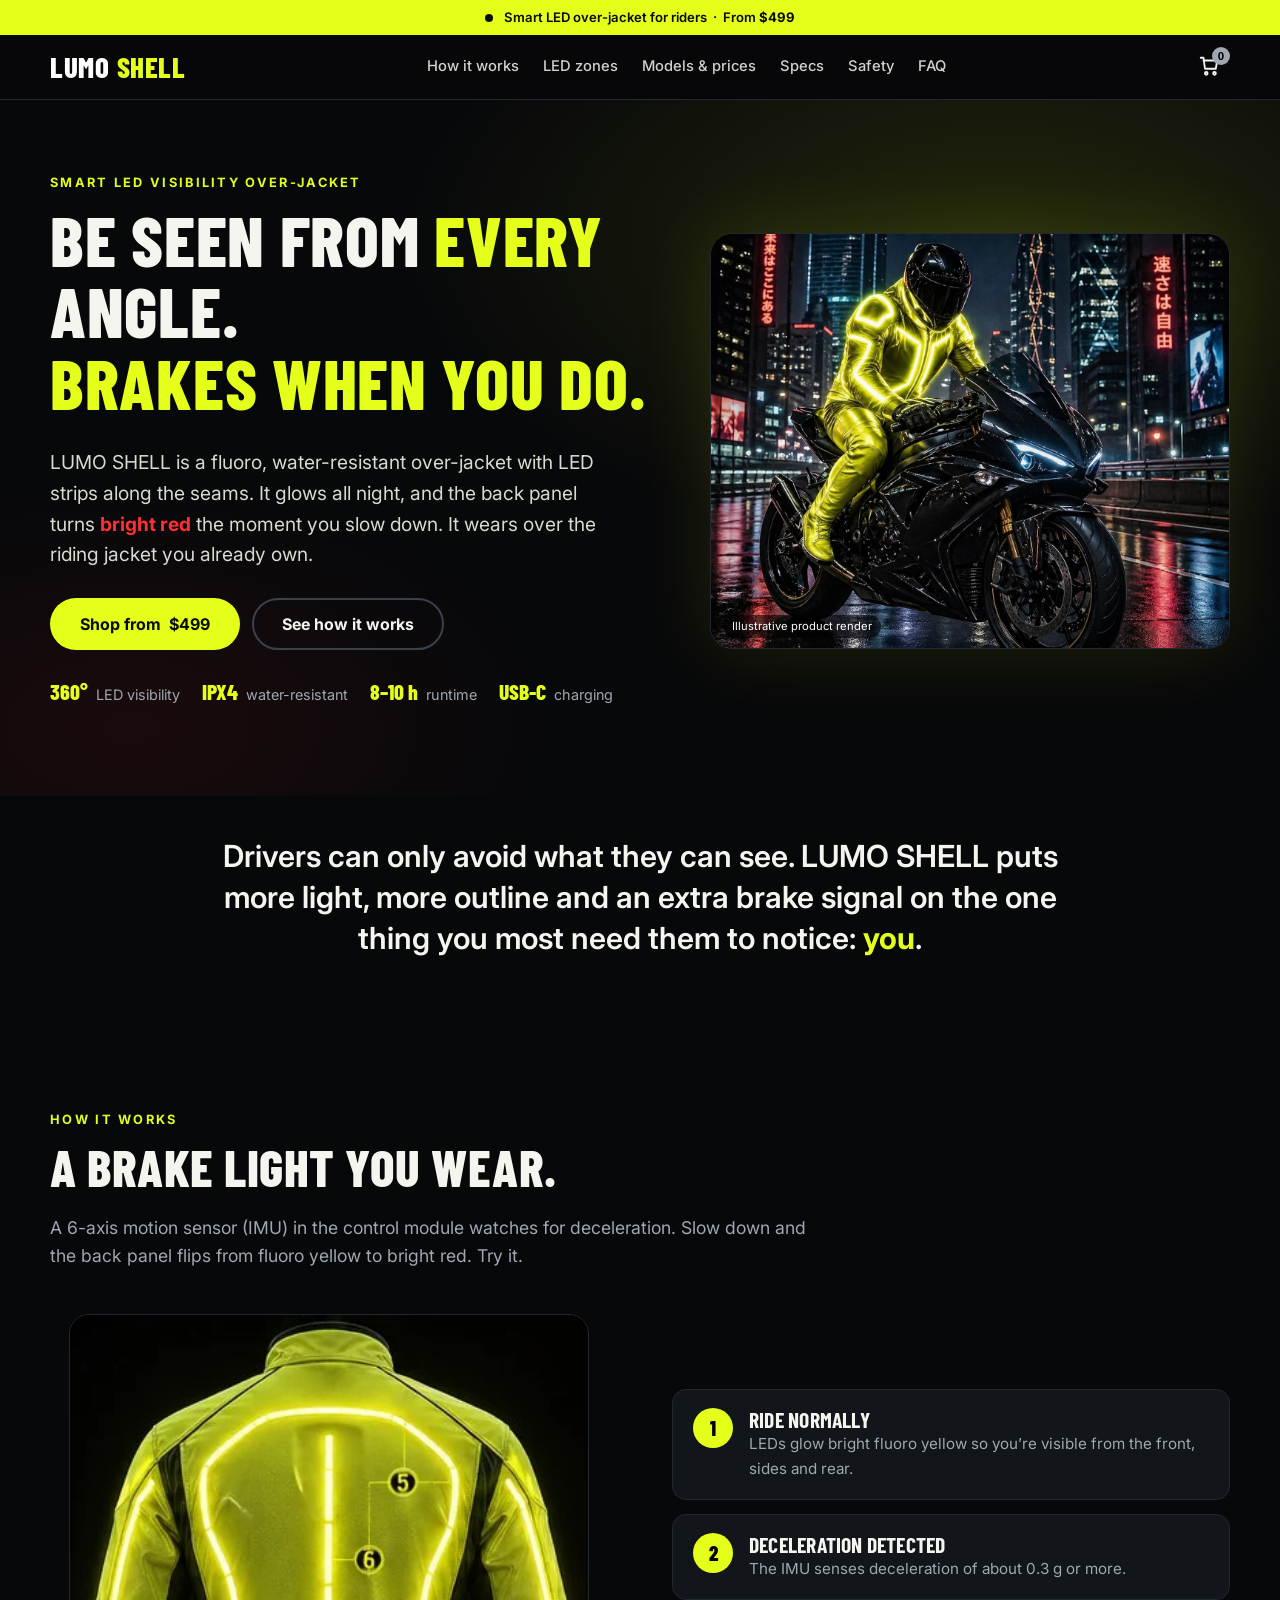
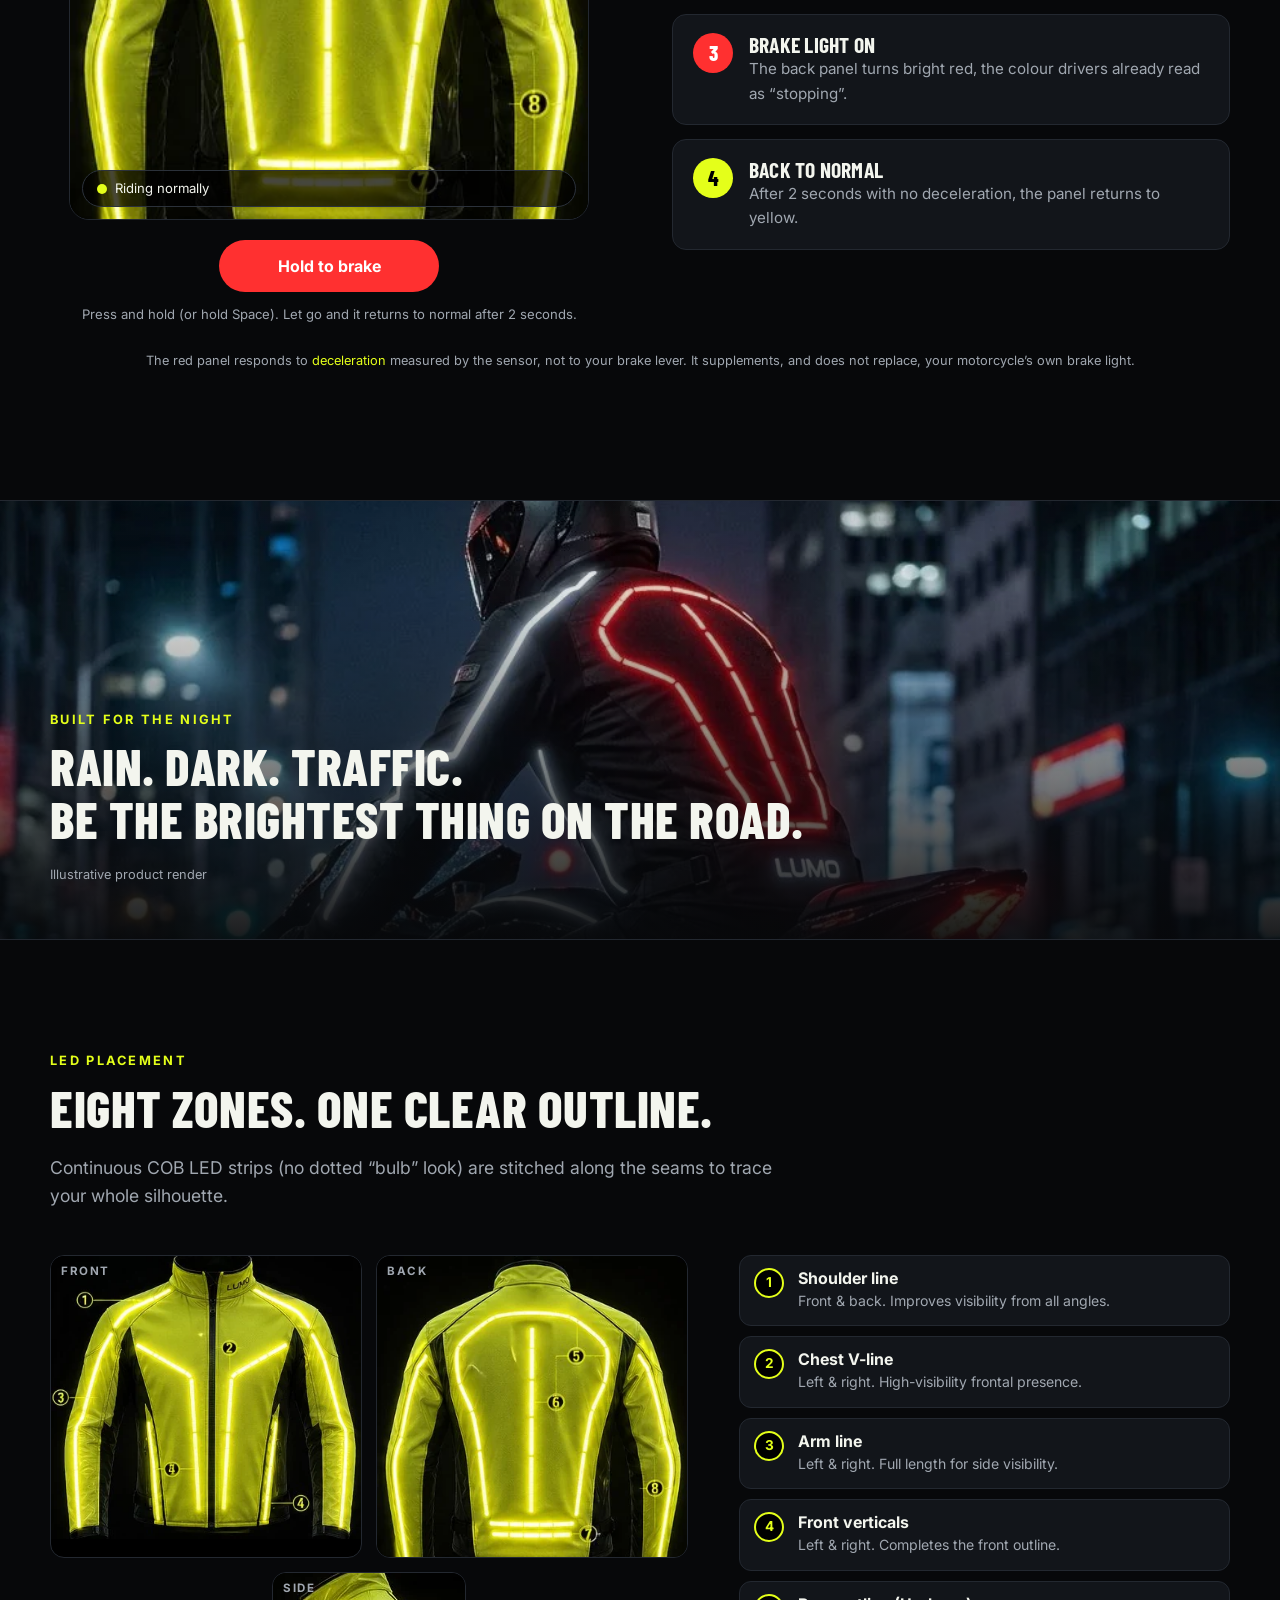
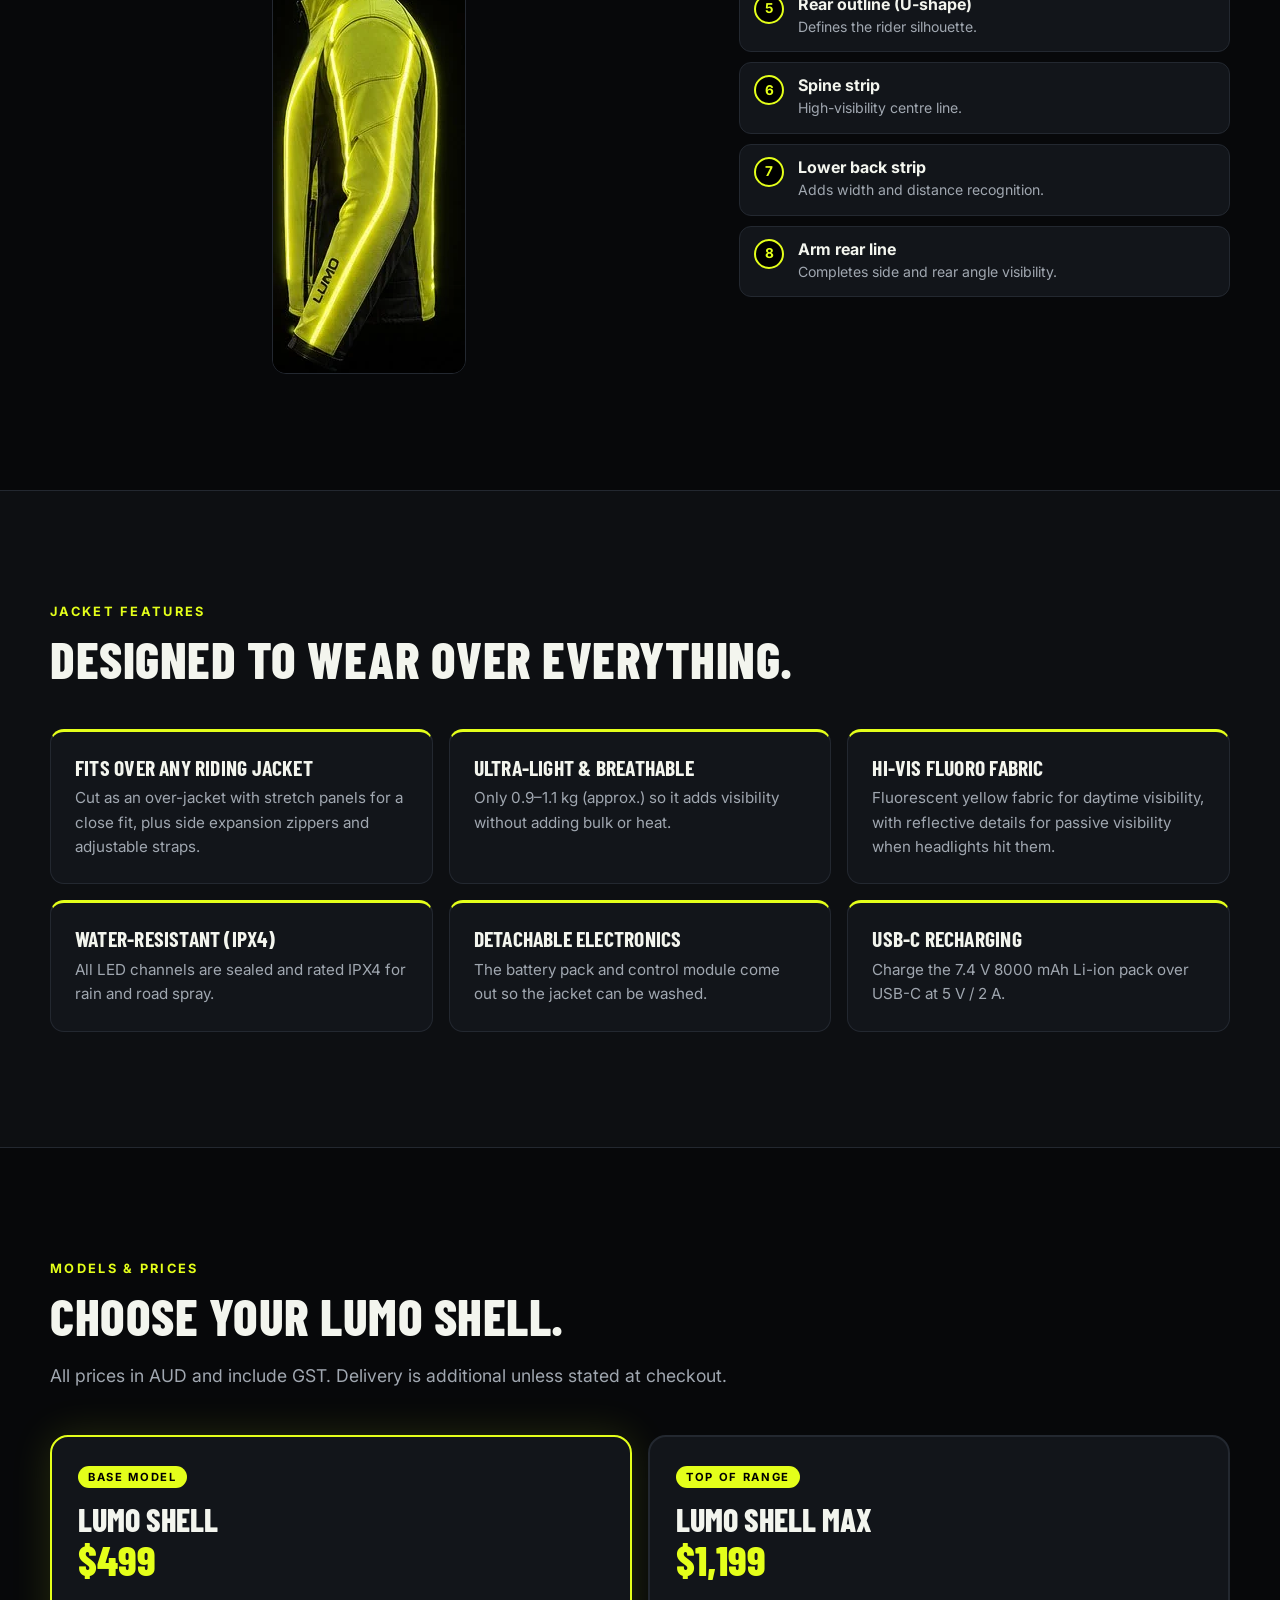
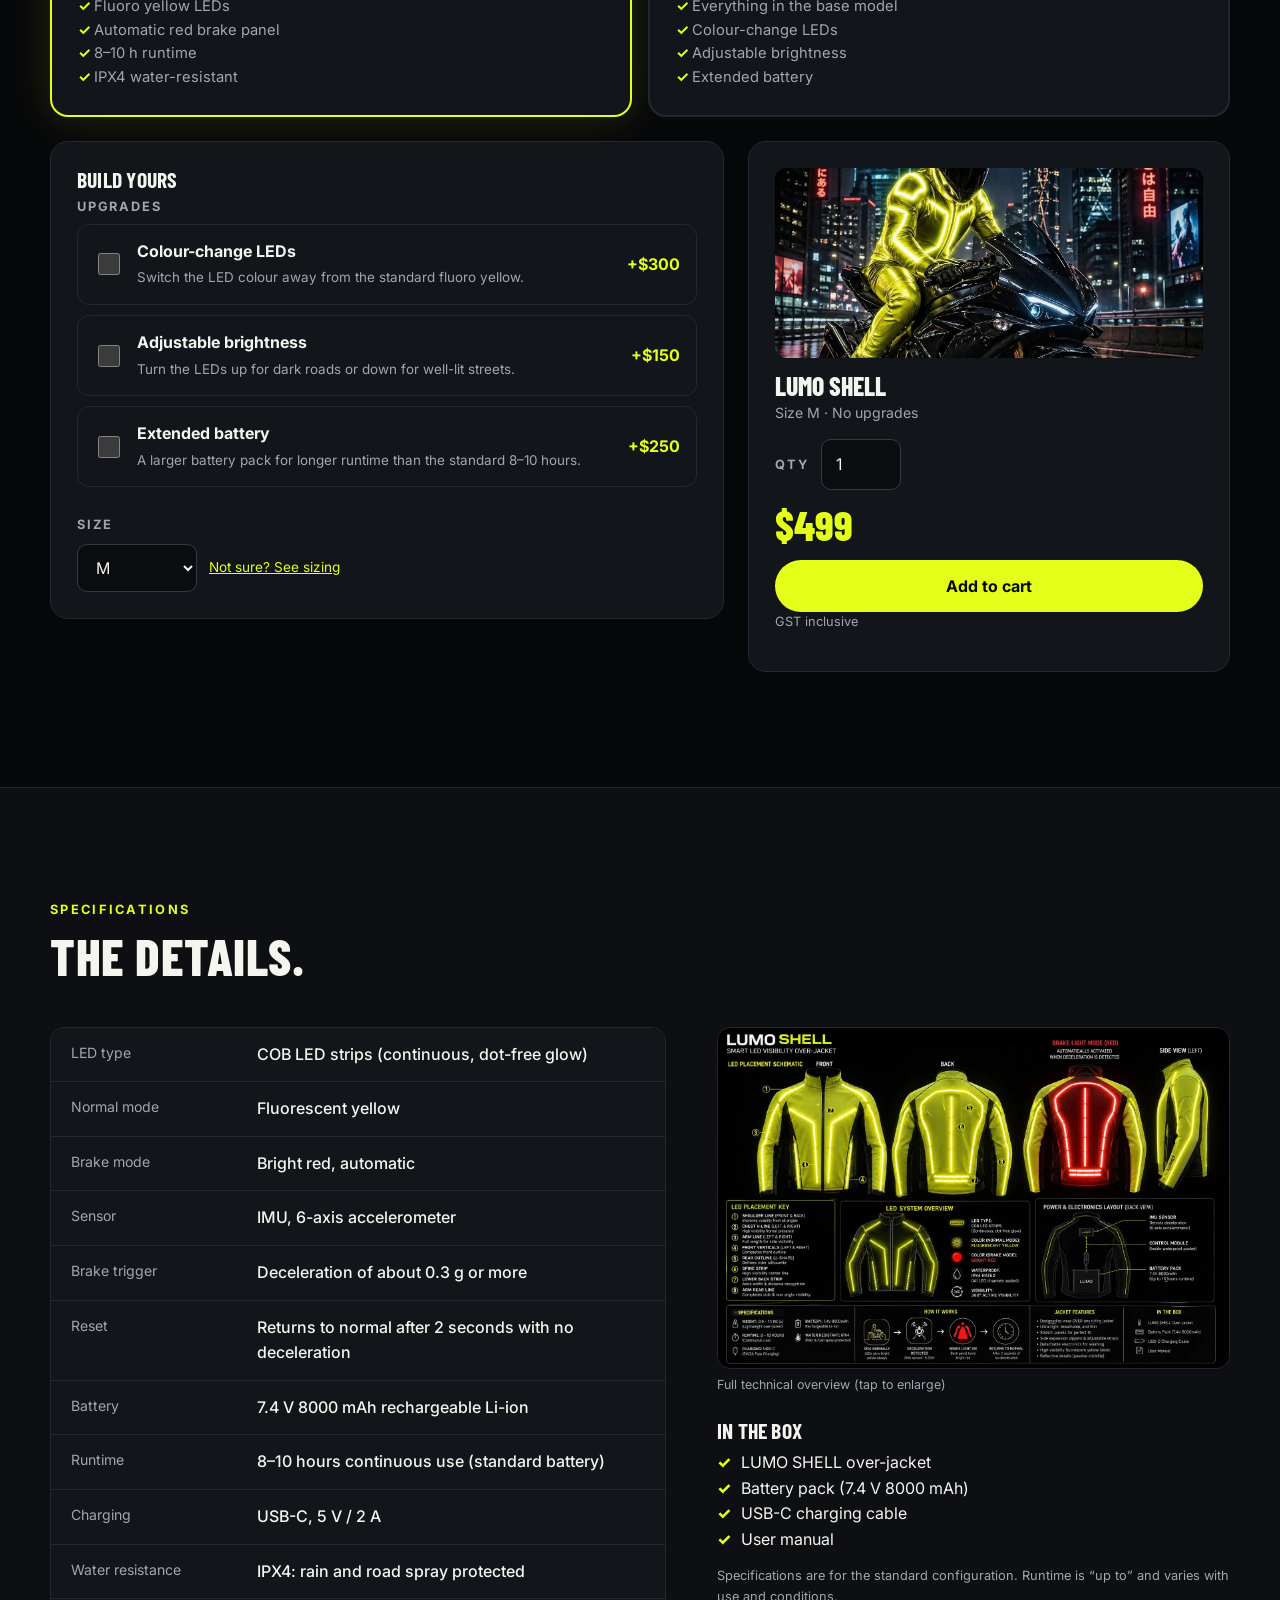
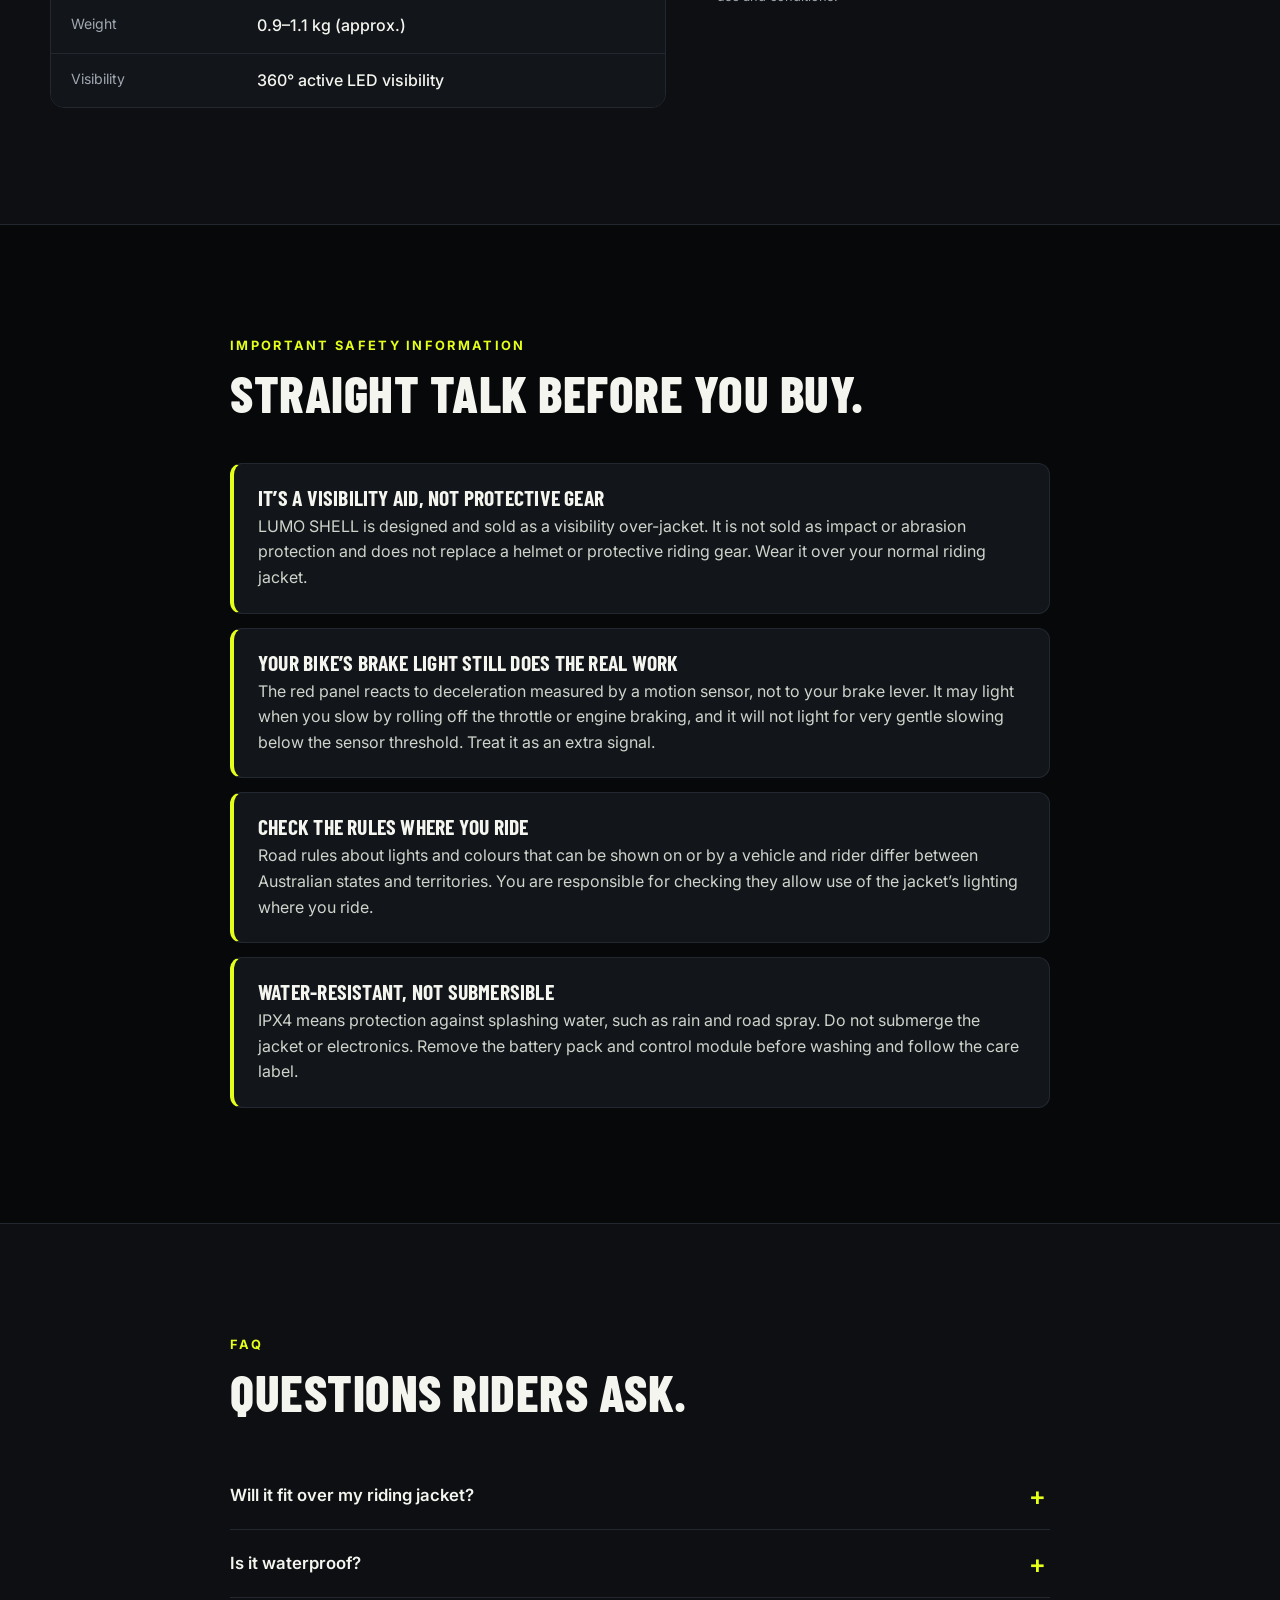
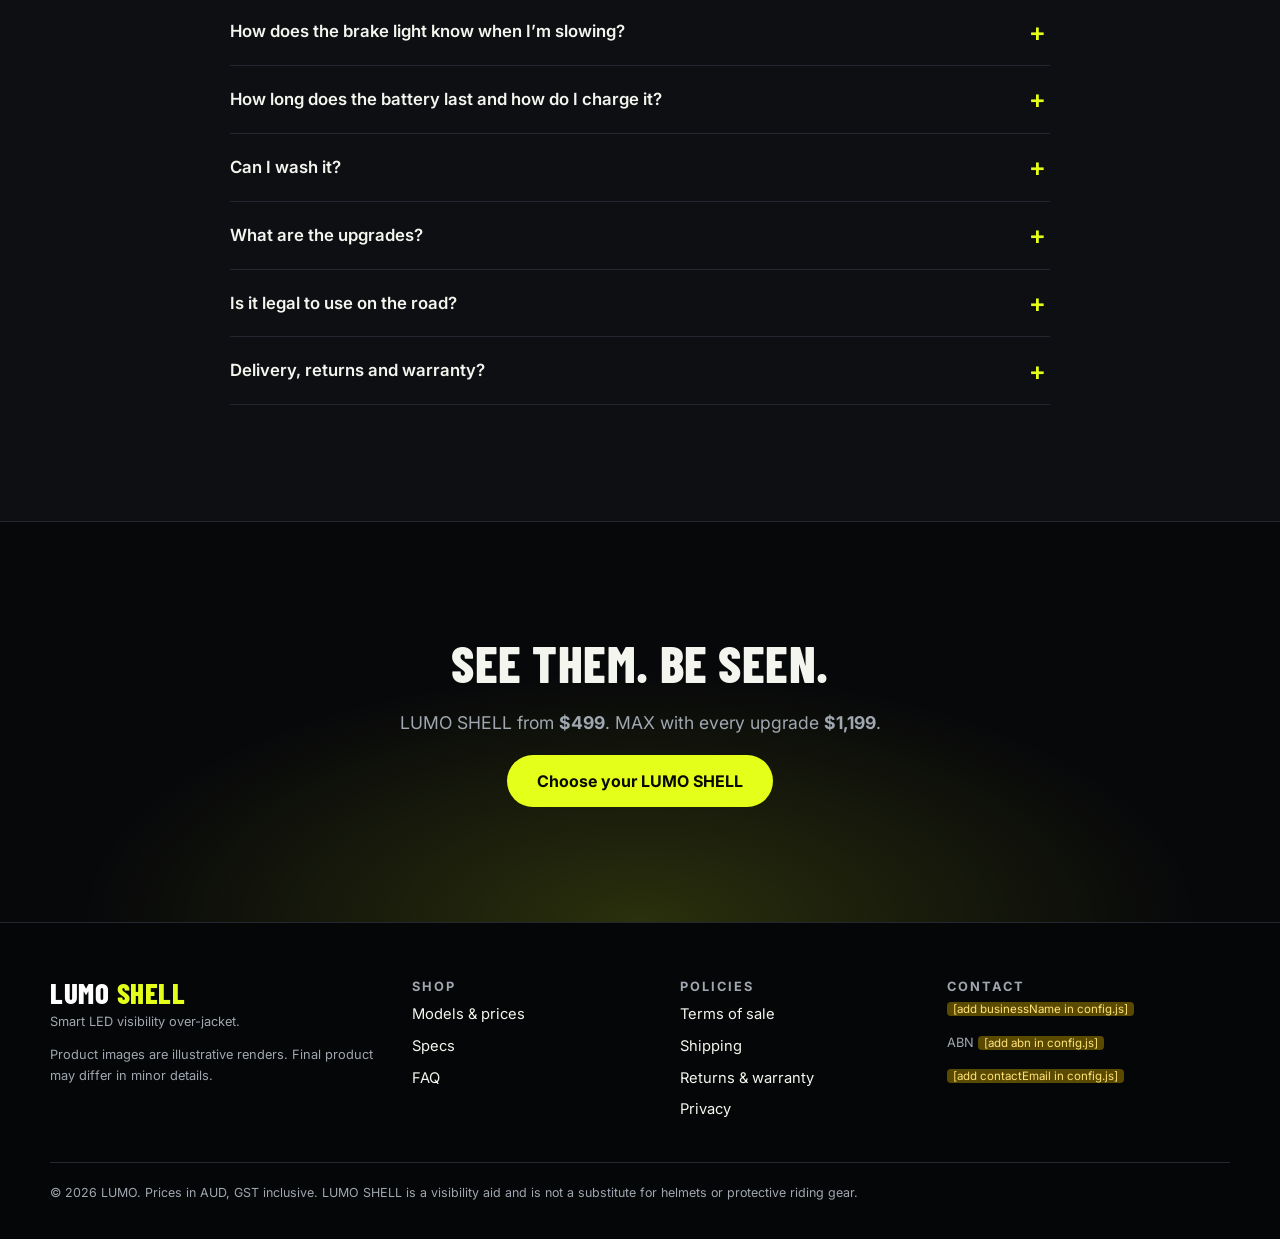
==== index.html @ 3ea58b58 "Add LUMO SHELL storefront website Static site with hero, interactive brake-light demo, LED zone guid" ====
<!doctype html>
<html lang="en-AU">
<head>
  <meta charset="utf-8">
  <meta name="viewport" content="width=device-width, initial-scale=1">
  <title>LUMO SHELL — Smart LED Visibility Over-Jacket for Riders</title>
  <meta name="description" content="LUMO SHELL is a fluoro, water-resistant LED over-jacket for motorcyclists. LEDs glow along the seams for night visibility and the back panel turns bright red when you slow down. From $499.">
  <meta name="theme-color" content="#07080a">
  <link rel="icon" href="data:image/svg+xml,%3Csvg xmlns='http://www.w3.org/2000/svg' viewBox='0 0 64 64'%3E%3Crect width='64' height='64' rx='14' fill='%2307080a'/%3E%3Cpath d='M20 12v32h24' fill='none' stroke='%23e4ff1a' stroke-width='9' stroke-linecap='square'/%3E%3C/svg%3E">
  <meta property="og:type" content="product">
  <meta property="og:title" content="LUMO SHELL — Smart LED Visibility Over-Jacket">
  <meta property="og:description" content="Fluoro LED over-jacket that glows along the seams and turns bright red when you brake. From $499.">
  <meta property="og:image" content="assets/img/hero-rider.webp">
  <meta name="twitter:card" content="summary_large_image">

  <link rel="preconnect" href="https://fonts.googleapis.com">
  <link rel="preconnect" href="https://fonts.gstatic.com" crossorigin>
  <link href="https://fonts.googleapis.com/css2?family=Barlow+Condensed:wght@600;700;800&family=Inter:wght@400;500;600;700&display=swap" rel="stylesheet">
  <link rel="stylesheet" href="assets/css/style.css">

  <script type="application/ld+json">
  {
    "@context": "https://schema.org",
    "@type": "Product",
    "name": "LUMO SHELL Smart LED Visibility Over-Jacket",
    "description": "Fluoro yellow, water-resistant (IPX4) over-jacket with COB LED strips along the seams. A motion sensor turns the back panel bright red when deceleration is detected.",
    "brand": { "@type": "Brand", "name": "LUMO" },
    "image": "assets/img/hero-rider.webp",
    "offers": {
      "@type": "AggregateOffer",
      "priceCurrency": "AUD",
      "lowPrice": "499",
      "highPrice": "1199",
      "offerCount": "2"
    }
  }
  </script>
</head>
<body>

<a class="skip" href="#main">Skip to content</a>

<div class="announce" role="note">
  <span class="dot-live" aria-hidden="true"></span>
  Smart LED over-jacket for riders &nbsp;·&nbsp; From <strong data-price="base"></strong>
</div>

<header class="site-header" id="top">
  <div class="wrap bar">
    <a class="logo" href="#top" aria-label="LUMO SHELL home">LUMO<span>SHELL</span></a>
    <nav class="nav" id="nav" aria-label="Main">
      <a href="#how">How it works</a>
      <a href="#zones">LED zones</a>
      <a href="#models">Models &amp; prices</a>
      <a href="#specs">Specs</a>
      <a href="#safety">Safety</a>
      <a href="#faq">FAQ</a>
    </nav>
    <div class="bar-actions">
      <button class="cart-btn" id="openCart" aria-label="Open cart">
        <svg width="22" height="22" viewBox="0 0 24 24" fill="none" stroke="currentColor" stroke-width="2" stroke-linecap="round" stroke-linejoin="round" aria-hidden="true"><path d="M6 6h15l-1.6 9H7.6L6 3H3"/><circle cx="9" cy="20" r="1.5"/><circle cx="18" cy="20" r="1.5"/></svg>
        <span class="cart-count" id="cartCount" aria-live="polite">0</span>
      </button>
      <button class="menu-btn" id="menuBtn" aria-label="Menu" aria-expanded="false" aria-controls="nav">
        <span></span><span></span><span></span>
      </button>
    </div>
  </div>
</header>

<main id="main">

  <!-- HERO ------------------------------------------------------------- -->
  <section class="hero">
    <div class="wrap hero-grid">
      <div class="hero-copy">
        <p class="eyebrow">Smart LED visibility over-jacket</p>
        <h1>Be seen from <em>every</em> angle.<br><span class="hl">Brakes when you do.</span></h1>
        <p class="lead">LUMO SHELL is a fluoro, water-resistant over-jacket with LED strips along the seams. It glows all night, and the back panel turns <strong class="red">bright red</strong> the moment you slow down. It wears over the riding jacket you already own.</p>
        <div class="cta-row">
          <a class="btn btn-primary" href="#models">Shop from <span data-price="base"></span></a>
          <a class="btn btn-ghost" href="#how">See how it works</a>
        </div>
        <ul class="hero-points">
          <li><b>360°</b> LED visibility</li>
          <li><b>IPX4</b> water-resistant</li>
          <li><b>8–10 h</b> runtime</li>
          <li><b>USB-C</b> charging</li>
        </ul>
      </div>
      <figure class="hero-media">
        <img src="assets/img/hero-rider.webp" width="1400" height="1120" alt="Rider on a black sportsbike at night wearing a glowing fluoro yellow LUMO SHELL jacket with LED strips along the shoulders, chest and sleeves" fetchpriority="high">
        <figcaption>Illustrative product render</figcaption>
      </figure>
    </div>
  </section>

  <!-- PROBLEM / PROMISE ------------------------------------------------ -->
  <section class="section tight">
    <div class="wrap statement">
      <p>Drivers can only avoid what they can see. LUMO SHELL puts more light, more outline and an extra brake signal on the one thing you most need them to notice: <strong>you</strong>.</p>
    </div>
  </section>

  <!-- HOW IT WORKS / BRAKE DEMO --------------------------------------- -->
  <section class="section" id="how">
    <div class="wrap">
      <header class="section-head">
        <p class="eyebrow">How it works</p>
        <h2>A brake light you wear.</h2>
        <p class="sub">A 6-axis motion sensor (IMU) in the control module watches for deceleration. Slow down and the back panel flips from fluoro yellow to bright red. Try it.</p>
      </header>

      <div class="how-grid">
        <div class="demo" id="demo">
          <div class="demo-stage" id="demoStage">
            <img class="layer base" src="assets/img/jacket-back.webp" width="380" height="370" alt="LUMO SHELL jacket back with fluoro yellow LEDs in normal riding mode">
            <img class="layer brake" src="assets/img/jacket-brake.webp" width="380" height="370" alt="LUMO SHELL jacket back with the LED panel glowing bright red in brake mode">
            <div class="demo-status" id="demoStatus" aria-live="polite"><span class="dot"></span><span id="demoText">Riding normally</span></div>
          </div>
          <button class="btn btn-brake" id="brakeBtn" type="button">Hold to brake</button>
          <p class="demo-hint">Press and hold (or hold Space). Let go and it returns to normal after 2 seconds.</p>
        </div>

        <ol class="steps">
          <li>
            <span class="n">1</span>
            <div><h3>Ride normally</h3><p>LEDs glow bright fluoro yellow so you’re visible from the front, sides and rear.</p></div>
          </li>
          <li>
            <span class="n">2</span>
            <div><h3>Deceleration detected</h3><p>The IMU senses deceleration of about 0.3 g or more.</p></div>
          </li>
          <li>
            <span class="n">3</span>
            <div><h3>Brake light on</h3><p>The back panel turns bright red, the colour drivers already read as “stopping”.</p></div>
          </li>
          <li>
            <span class="n">4</span>
            <div><h3>Back to normal</h3><p>After 2 seconds with no deceleration, the panel returns to yellow.</p></div>
          </li>
        </ol>
      </div>
      <p class="fineprint center">The red panel responds to <em>deceleration</em> measured by the sensor, not to your brake lever. It supplements, and does not replace, your motorcycle’s own brake light.</p>
    </div>
  </section>

  <!-- NIGHT RIDE BAND -------------------------------------------------- -->
  <section class="band">
    <img src="assets/img/night-ride.webp" width="1024" height="600" loading="lazy" alt="Rider seen from behind on a wet city street at night, a lit LUMO SHELL jacket glowing along the arm with a red LED panel across the back">
    <div class="band-copy wrap">
      <p class="eyebrow">Built for the night</p>
      <h2>Rain. Dark. Traffic.<br>Be the brightest thing on the road.</h2>
      <p class="fineprint">Illustrative product render</p>
    </div>
  </section>

  <!-- LED ZONES -------------------------------------------------------- -->
  <section class="section" id="zones">
    <div class="wrap">
      <header class="section-head">
        <p class="eyebrow">LED placement</p>
        <h2>Eight zones. One clear outline.</h2>
        <p class="sub">Continuous COB LED strips (no dotted “bulb” look) are stitched along the seams to trace your whole silhouette.</p>
      </header>
      <div class="zones-grid">
        <div class="zone-imgs">
          <figure><img src="assets/img/jacket-front.webp" width="415" height="380" loading="lazy" alt="Front of the LUMO SHELL with numbered LED zones 1 to 4"><figcaption>Front</figcaption></figure>
          <figure><img src="assets/img/jacket-back.webp" width="380" height="370" loading="lazy" alt="Back of the LUMO SHELL with numbered LED zones 5 to 8"><figcaption>Back</figcaption></figure>
          <figure class="side"><img src="assets/img/jacket-side.webp" width="192" height="400" loading="lazy" alt="Left side of the LUMO SHELL showing the full-length arm LED line"><figcaption>Side</figcaption></figure>
        </div>
        <ol class="zone-key">
          <li><b>1</b><div><strong>Shoulder line</strong><span>Front &amp; back. Improves visibility from all angles.</span></div></li>
          <li><b>2</b><div><strong>Chest V-line</strong><span>Left &amp; right. High-visibility frontal presence.</span></div></li>
          <li><b>3</b><div><strong>Arm line</strong><span>Left &amp; right. Full length for side visibility.</span></div></li>
          <li><b>4</b><div><strong>Front verticals</strong><span>Left &amp; right. Completes the front outline.</span></div></li>
          <li><b>5</b><div><strong>Rear outline (U-shape)</strong><span>Defines the rider silhouette.</span></div></li>
          <li><b>6</b><div><strong>Spine strip</strong><span>High-visibility centre line.</span></div></li>
          <li><b>7</b><div><strong>Lower back strip</strong><span>Adds width and distance recognition.</span></div></li>
          <li><b>8</b><div><strong>Arm rear line</strong><span>Completes side and rear angle visibility.</span></div></li>
        </ol>
      </div>
    </div>
  </section>

  <!-- FEATURES --------------------------------------------------------- -->
  <section class="section alt">
    <div class="wrap">
      <header class="section-head">
        <p class="eyebrow">Jacket features</p>
        <h2>Designed to wear over everything.</h2>
      </header>
      <div class="feature-grid">
        <article><h3>Fits over any riding jacket</h3><p>Cut as an over-jacket with stretch panels for a close fit, plus side expansion zippers and adjustable straps.</p></article>
        <article><h3>Ultra-light &amp; breathable</h3><p>Only 0.9–1.1 kg (approx.) so it adds visibility without adding bulk or heat.</p></article>
        <article><h3>Hi-vis fluoro fabric</h3><p>Fluorescent yellow fabric for daytime visibility, with reflective details for passive visibility when headlights hit them.</p></article>
        <article><h3>Water-resistant (IPX4)</h3><p>All LED channels are sealed and rated IPX4 for rain and road spray.</p></article>
        <article><h3>Detachable electronics</h3><p>The battery pack and control module come out so the jacket can be washed.</p></article>
        <article><h3>USB-C recharging</h3><p>Charge the 7.4 V 8000 mAh Li-ion pack over USB-C at 5 V / 2 A.</p></article>
      </div>
    </div>
  </section>

  <!-- MODELS / CONFIGURATOR ------------------------------------------- -->
  <section class="section" id="models">
    <div class="wrap">
      <header class="section-head">
        <p class="eyebrow">Models &amp; prices</p>
        <h2>Choose your LUMO SHELL.</h2>
        <p class="sub" id="priceNote">All prices in AUD.</p>
      </header>

      <div class="models">
        <div class="preset-row" role="radiogroup" aria-label="Choose a model">
          <button class="preset" type="button" role="radio" data-preset="base" aria-checked="true">
            <span class="preset-tag">Base model</span>
            <strong>LUMO SHELL</strong>
            <span class="preset-price" data-price="base"></span>
            <ul><li>Fluoro yellow LEDs</li><li>Automatic red brake panel</li><li>8–10 h runtime</li><li>IPX4 water-resistant</li></ul>
          </button>
          <button class="preset max" type="button" role="radio" data-preset="max" aria-checked="false">
            <span class="preset-tag">Top of range</span>
            <strong>LUMO SHELL MAX</strong>
            <span class="preset-price" data-price="max"></span>
            <ul><li>Everything in the base model</li><li>Colour-change LEDs</li><li>Adjustable brightness</li><li>Extended battery</li></ul>
          </button>
        </div>

        <div class="config">
          <div class="config-main">
            <h3>Build yours</h3>
            <fieldset class="upgrades">
              <legend>Upgrades</legend>
              <div id="upgradeList"></div>
            </fieldset>
            <div class="field">
              <label for="size">Size</label>
              <select id="size"></select>
              <a class="small-link" href="#faq">Not sure? See sizing</a>
            </div>
          </div>
          <aside class="config-summary" aria-live="polite">
            <img class="cs-img" src="assets/img/hero-rider.webp" width="1400" height="1120" loading="lazy" alt="Rider wearing the glowing LUMO SHELL jacket">
            <p class="cs-name" id="csName">LUMO SHELL</p>
            <p class="cs-meta" id="csMeta">Size M · No upgrades</p>
            <div class="cs-qty">
              <label for="qty">Qty</label>
              <input id="qty" type="number" min="1" max="10" value="1" inputmode="numeric">
            </div>
            <p class="cs-price" id="csPrice"></p>
            <button class="btn btn-primary block" id="addToCart" type="button">Add to cart</button>
            <p class="fineprint" id="csFine"></p>
          </aside>
        </div>
      </div>
    </div>
  </section>

  <!-- SPECS ------------------------------------------------------------ -->
  <section class="section alt" id="specs">
    <div class="wrap">
      <header class="section-head">
        <p class="eyebrow">Specifications</p>
        <h2>The details.</h2>
      </header>
      <div class="specs-grid">
        <dl class="specs">
          <div><dt>LED type</dt><dd>COB LED strips (continuous, dot-free glow)</dd></div>
          <div><dt>Normal mode</dt><dd>Fluorescent yellow</dd></div>
          <div><dt>Brake mode</dt><dd>Bright red, automatic</dd></div>
          <div><dt>Sensor</dt><dd>IMU, 6-axis accelerometer</dd></div>
          <div><dt>Brake trigger</dt><dd>Deceleration of about 0.3 g or more</dd></div>
          <div><dt>Reset</dt><dd>Returns to normal after 2 seconds with no deceleration</dd></div>
          <div><dt>Battery</dt><dd>7.4 V 8000 mAh rechargeable Li-ion</dd></div>
          <div><dt>Runtime</dt><dd>8–10 hours continuous use (standard battery)</dd></div>
          <div><dt>Charging</dt><dd>USB-C, 5 V / 2 A</dd></div>
          <div><dt>Water resistance</dt><dd>IPX4: rain and road spray protected</dd></div>
          <div><dt>Weight</dt><dd>0.9–1.1 kg (approx.)</dd></div>
          <div><dt>Visibility</dt><dd>360° active LED visibility</dd></div>
        </dl>
        <div class="specs-side">
          <figure class="electronics">
            <a href="assets/img/lumo-infographic.webp" target="_blank" rel="noopener"><img src="assets/img/lumo-infographic.webp" width="1536" height="1024" loading="lazy" alt="LUMO SHELL technical overview: LED placement, system overview, power and electronics layout, how it works, features and what is in the box"></a>
            <figcaption>Full technical overview (tap to enlarge)</figcaption>
          </figure>
          <h3>In the box</h3>
          <ul class="tick">
            <li>LUMO SHELL over-jacket</li>
            <li>Battery pack (7.4 V 8000 mAh)</li>
            <li>USB-C charging cable</li>
            <li>User manual</li>
          </ul>
          <p class="fineprint">Specifications are for the standard configuration. Runtime is “up to” and varies with use and conditions.</p>
        </div>
      </div>
    </div>
  </section>

  <!-- SAFETY ----------------------------------------------------------- -->
  <section class="section" id="safety">
    <div class="wrap narrow">
      <header class="section-head">
        <p class="eyebrow">Important safety information</p>
        <h2>Straight talk before you buy.</h2>
      </header>
      <div class="safety">
        <article>
          <h3>It’s a visibility aid, not protective gear</h3>
          <p>LUMO SHELL is designed and sold as a visibility over-jacket. It is not sold as impact or abrasion protection and does not replace a helmet or protective riding gear. Wear it over your normal riding jacket.</p>
        </article>
        <article>
          <h3>Your bike’s brake light still does the real work</h3>
          <p>The red panel reacts to deceleration measured by a motion sensor, not to your brake lever. It may light when you slow by rolling off the throttle or engine braking, and it will not light for very gentle slowing below the sensor threshold. Treat it as an extra signal.</p>
        </article>
        <article>
          <h3>Check the rules where you ride</h3>
          <p>Road rules about lights and colours that can be shown on or by a vehicle and rider differ between Australian states and territories. You are responsible for checking they allow use of the jacket’s lighting where you ride.</p>
        </article>
        <article>
          <h3>Water-resistant, not submersible</h3>
          <p>IPX4 means protection against splashing water, such as rain and road spray. Do not submerge the jacket or electronics. Remove the battery pack and control module before washing and follow the care label.</p>
        </article>
      </div>
    </div>
  </section>

  <!-- FAQ -------------------------------------------------------------- -->
  <section class="section alt" id="faq">
    <div class="wrap narrow">
      <header class="section-head">
        <p class="eyebrow">FAQ</p>
        <h2>Questions riders ask.</h2>
      </header>
      <div class="faq">
        <details><summary>Will it fit over my riding jacket?</summary>
          <p>Yes. LUMO SHELL is designed to be worn <em>over</em> any riding jacket, with stretch panels, side expansion zippers and adjustable straps. If you are between sizes or wear bulky armour, size up. Contact us if you would like help choosing.</p></details>
        <details><summary>Is it waterproof?</summary>
          <p>It is water-resistant to IPX4, which covers rain and road spray, with all LED channels sealed. It is not designed to be submerged.</p></details>
        <details><summary>How does the brake light know when I’m slowing?</summary>
          <p>A 6-axis accelerometer (IMU) in the control module senses deceleration. When it detects roughly 0.3 g or more, the back panel turns bright red. After 2 seconds with no deceleration it returns to normal.</p></details>
        <details><summary>How long does the battery last and how do I charge it?</summary>
          <p>The standard 7.4 V 8000 mAh pack runs up to 8–10 hours of continuous use and charges over USB-C (5 V / 2 A). The Extended battery upgrade gives longer runtime than the standard pack.</p></details>
        <details><summary>Can I wash it?</summary>
          <p>Yes. The battery pack and control module detach. Remove them before washing and follow the care label.</p></details>
        <details><summary>What are the upgrades?</summary>
          <p>Colour-change LEDs, adjustable brightness and an extended battery. Add any combination to the base model, or choose LUMO SHELL MAX, which includes all three.</p></details>
        <details><summary>Is it legal to use on the road?</summary>
          <p>LUMO SHELL is worn clothing, but rules about lighting and colours differ between states and territories and we cannot give you legal advice. Please check the rules where you ride. See “Important safety information” above.</p></details>
        <details><summary>Delivery, returns and warranty?</summary>
          <p><span data-cfg="shippingInfo"></span> See our <a href="policies.html#shipping">Shipping</a> and <a href="policies.html#returns">Returns &amp; warranty</a> information. Our goods come with guarantees that cannot be excluded under the Australian Consumer Law.</p></details>
      </div>
    </div>
  </section>

  <!-- FINAL CTA -------------------------------------------------------- -->
  <section class="section cta-final">
    <div class="wrap center">
      <h2>See them. Be seen.</h2>
      <p class="sub">LUMO SHELL from <strong data-price="base"></strong>. MAX with every upgrade <strong data-price="max"></strong>.</p>
      <a class="btn btn-primary" href="#models">Choose your LUMO SHELL</a>
    </div>
  </section>

</main>

<footer class="site-footer">
  <div class="wrap foot-grid">
    <div>
      <a class="logo" href="#top">LUMO<span>SHELL</span></a>
      <p class="fineprint">Smart LED visibility over-jacket.</p>
      <p class="fineprint">Product images are illustrative renders. Final product may differ in minor details.</p>
    </div>
    <div>
      <h4>Shop</h4>
      <a href="#models">Models &amp; prices</a>
      <a href="#specs">Specs</a>
      <a href="#faq">FAQ</a>
    </div>
    <div>
      <h4>Policies</h4>
      <a href="policies.html#terms">Terms of sale</a>
      <a href="policies.html#shipping">Shipping</a>
      <a href="policies.html#returns">Returns &amp; warranty</a>
      <a href="policies.html#privacy">Privacy</a>
    </div>
    <div>
      <h4>Contact</h4>
      <p class="fineprint"><span data-cfg="businessName"></span></p>
      <p class="fineprint">ABN <span data-cfg="abn"></span></p>
      <p class="fineprint"><span data-cfg="contactEmail"></span></p>
    </div>
  </div>
  <div class="wrap legal">
    <p>© <span id="yr"></span> LUMO. Prices in AUD<span id="gstNote"></span>. LUMO SHELL is a visibility aid and is not a substitute for helmets or protective riding gear.</p>
  </div>
</footer>

<!-- CART DRAWER -------------------------------------------------------- -->
<div class="scrim" id="scrim" hidden></div>
<aside class="drawer" id="drawer" aria-label="Shopping cart" aria-hidden="true" tabindex="-1">
  <div class="drawer-head">
    <h2>Your cart</h2>
    <button class="icon-btn" id="closeCart" aria-label="Close cart">✕</button>
  </div>
  <div class="drawer-body" id="cartBody"></div>
  <div class="drawer-foot">
    <div class="row"><span>Subtotal</span><strong id="cartSubtotal">$0</strong></div>
    <p class="fineprint" id="cartNote"></p>
    <button class="btn btn-primary block" id="checkoutBtn" type="button" disabled>Checkout</button>
  </div>
</aside>

<!-- CHECKOUT DIALOG ---------------------------------------------------- -->
<dialog id="checkoutDlg" class="dlg">
  <form id="orderForm" method="dialog" novalidate>
    <div class="dlg-head">
      <h2>Complete your order</h2>
      <button class="icon-btn" type="button" id="closeDlg" aria-label="Close">✕</button>
    </div>
    <div class="dlg-body" id="dlgFormView">
      <p class="fineprint" id="dlgBlurb"></p>
      <div class="order-lines" id="orderLines"></div>
      <div class="grid2">
        <label>Full name<input name="name" autocomplete="name" required></label>
        <label>Email<input name="email" type="email" autocomplete="email" required></label>
        <label>Phone<input name="phone" type="tel" autocomplete="tel" required></label>
        <label>Country<input name="country" autocomplete="country-name" value="Australia" required></label>
      </div>
      <label>Street address<input name="address" autocomplete="address-line1" required></label>
      <div class="grid3">
        <label>Suburb<input name="suburb" autocomplete="address-level2" required></label>
        <label>State<select name="state" autocomplete="address-level1" required>
          <option value="">Select</option><option>NSW</option><option>VIC</option><option>QLD</option><option>WA</option><option>SA</option><option>TAS</option><option>ACT</option><option>NT</option></select></label>
        <label>Postcode<input name="postcode" autocomplete="postal-code" inputmode="numeric" required></label>
      </div>
      <label>Notes (optional)<textarea name="notes" rows="2"></textarea></label>
      <label class="check"><input type="checkbox" name="agree" required><span>I have read and agree to the <a href="policies.html#terms" target="_blank" rel="noopener">Terms of sale</a> and <a href="policies.html#privacy" target="_blank" rel="noopener">Privacy policy</a>, and understand LUMO SHELL is a visibility aid and not protective gear.</span></label>
      <p class="form-error" id="formError" role="alert" hidden></p>
    </div>
    <div class="dlg-body" id="dlgDoneView" hidden></div>
    <div class="dlg-foot" id="dlgFoot">
      <div class="row"><span>Total</span><strong id="dlgTotal"></strong></div>
      <button class="btn btn-primary block" id="submitOrder" type="submit">Submit order request</button>
    </div>
  </form>
</dialog>

<script src="assets/js/config.js"></script>
<script src="assets/js/app.js"></script>
</body>
</html>
---- assets/css/style.css ----
/* LUMO SHELL — dark, fluoro-yellow brand */
:root {
  --bg: #07080a;
  --bg-2: #0d0f12;
  --surface: #12151a;
  --line: #232830;
  --text: #f3f5ee;
  --muted: #a0a7b0;
  --fluoro: #e4ff1a;
  --fluoro-dim: #b9d000;
  --brake: #ff3030;
  --radius: 14px;
  --wrap: 1180px;
  --display: 'Barlow Condensed', 'Arial Narrow', Impact, sans-serif;
  --body: 'Inter', system-ui, -apple-system, 'Segoe UI', Roboto, sans-serif;
  color-scheme: dark;
}
*, *::before, *::after { box-sizing: border-box; }
html { scroll-behavior: smooth; scroll-padding-top: 76px; }
@media (prefers-reduced-motion: reduce) { html { scroll-behavior: auto; } *, *::before, *::after { animation: none !important; transition: none !important; } }
body { margin: 0; background: var(--bg); color: var(--text); font: 400 16px/1.6 var(--body); -webkit-font-smoothing: antialiased; }
body.noscroll { overflow: hidden; }
img { max-width: 100%; height: auto; display: block; }
a { color: var(--fluoro); }
h1, h2, h3, h4 { font-family: var(--display); text-transform: uppercase; letter-spacing: .01em; line-height: 1.02; margin: 0 0 .4em; font-weight: 800; }
h1 { font-size: clamp(2.4rem, 6vw, 4.4rem); }
.hero h1 .hl { display: block; white-space: nowrap; }
@media (max-width: 420px) { .hero h1 .hl { white-space: normal; } }
h2 { font-size: clamp(2rem, 4.6vw, 3.2rem); }
h3 { font-size: 1.35rem; font-weight: 700; }
p { margin: 0 0 1em; }
.wrap { width: min(var(--wrap), 100% - 32px); margin-inline: auto; }
.narrow { width: min(820px, 100% - 32px); }
.center { text-align: center; }
.skip { position: absolute; left: -999px; top: 0; background: var(--fluoro); color: #000; padding: 10px 14px; z-index: 100; }
.skip:focus { left: 8px; top: 8px; }
:focus-visible { outline: 3px solid var(--fluoro); outline-offset: 3px; }
.hl, .red { color: var(--fluoro); }
.red { color: var(--brake); }
em { font-style: normal; color: var(--fluoro); }
.todo { background: #5a4a00; color: #ffe27a; padding: 0 6px; border-radius: 4px; font-size: .9em; }

/* announcement */
.announce { background: var(--fluoro); color: #0a0b00; text-align: center; font-size: .82rem; font-weight: 600; padding: 7px 12px; }
.dot-live { display: inline-block; width: 8px; height: 8px; border-radius: 50%; background: #0a0b00; margin-right: 8px; animation: pulse 1.6s infinite; }
@keyframes pulse { 50% { opacity: .25; } }

/* header */
.site-header { position: sticky; top: 0; z-index: 40; background: rgba(7, 8, 10, .86); backdrop-filter: blur(12px); border-bottom: 1px solid var(--line); }
.bar { display: flex; align-items: center; justify-content: space-between; gap: 16px; height: 64px; }
.logo { font: 800 1.8rem/1 var(--display); letter-spacing: .02em; color: #fff; text-decoration: none; text-transform: uppercase; }
.logo span { color: var(--fluoro); margin-left: .25em; }
.nav { display: flex; gap: 24px; }
.nav a { color: var(--text); text-decoration: none; font-size: .92rem; font-weight: 500; opacity: .85; }
.nav a:hover { opacity: 1; color: var(--fluoro); }
.bar-actions { display: flex; align-items: center; gap: 6px; }
.cart-btn, .menu-btn, .icon-btn { background: none; border: 0; color: var(--text); cursor: pointer; position: relative; padding: 10px; border-radius: 10px; }
.cart-btn:hover, .icon-btn:hover { color: var(--fluoro); }
.cart-count { position: absolute; top: 2px; right: 0; min-width: 18px; height: 18px; border-radius: 9px; background: var(--muted); color: #000; font-size: .72rem; font-weight: 700; display: grid; place-items: center; padding: 0 4px; }
.cart-count.on { background: var(--fluoro); }
.menu-btn { display: none; width: 44px; height: 44px; }
.menu-btn span { display: block; height: 2px; background: currentColor; margin: 5px 8px; transition: transform .2s; }
@media (max-width: 860px) {
  .menu-btn { display: block; }
  .nav { position: absolute; top: 64px; left: 0; right: 0; background: var(--bg); border-bottom: 1px solid var(--line); flex-direction: column; gap: 0; padding: 8px 16px 16px; display: none; }
  .nav.open { display: flex; }
  .nav a { padding: 14px 0; border-bottom: 1px solid var(--line); font-size: 1rem; }
}

/* buttons */
.btn { display: inline-flex; align-items: center; justify-content: center; gap: .5em; font: 700 1rem/1 var(--body); padding: 16px 28px; border-radius: 999px; border: 2px solid transparent; cursor: pointer; text-decoration: none; transition: transform .15s, box-shadow .15s, background .15s; text-align: center; }
.btn:hover { transform: translateY(-2px); }
.btn:disabled { opacity: .45; cursor: not-allowed; transform: none; }
.btn-primary { background: var(--fluoro); color: #0a0b00; box-shadow: 0 0 0 0 rgba(228, 255, 26, .5); }
.btn-primary:hover { box-shadow: 0 8px 30px rgba(228, 255, 26, .35); }
.btn-ghost { border-color: #3a414b; color: var(--text); background: transparent; }
.btn-ghost:hover { border-color: var(--fluoro); color: var(--fluoro); }
.btn-brake { background: var(--brake); color: #fff; min-width: 220px; touch-action: manipulation; user-select: none; -webkit-user-select: none; -webkit-touch-callout: none; }
.btn-brake:active { transform: scale(.97); box-shadow: 0 0 40px rgba(255, 48, 48, .6); }
.block { display: flex; width: 100%; }

/* sections */
.section { padding: clamp(64px, 9vw, 120px) 0; }
.section.tight { padding: 40px 0; }
.section.alt { background: var(--bg-2); border-block: 1px solid var(--line); }
.section-head { max-width: 760px; margin-bottom: 44px; }
.eyebrow { color: var(--fluoro); font: 700 .8rem/1 var(--body); letter-spacing: .18em; text-transform: uppercase; margin-bottom: 14px; }
.sub { color: var(--muted); font-size: 1.1rem; }
.lead { font-size: 1.2rem; color: #d7dbd0; max-width: 560px; }
.fineprint { font-size: .8rem; color: var(--muted); }

/* hero */
.hero { padding: clamp(36px, 6vw, 80px) 0 clamp(48px, 7vw, 90px); background: radial-gradient(1000px 520px at 78% 20%, rgba(228, 255, 26, .12), transparent 60%), radial-gradient(700px 400px at 10% 90%, rgba(255, 48, 48, .08), transparent 60%); }
.hero-grid { display: grid; grid-template-columns: 1.05fr 1fr; gap: clamp(24px, 5vw, 64px); align-items: center; }
.cta-row { display: flex; flex-wrap: wrap; gap: 12px; margin: 28px 0; }
.hero-points { list-style: none; padding: 0; margin: 0; display: flex; flex-wrap: wrap; gap: 8px 22px; color: var(--muted); font-size: .9rem; }
.hero-points b { color: var(--fluoro); font: 800 1.35rem var(--display); margin-right: 4px; }
.hero-media { margin: 0; position: relative; border-radius: 22px; overflow: hidden; border: 1px solid var(--line); box-shadow: 0 0 80px rgba(228, 255, 26, .12); }
.hero-media figcaption { position: absolute; left: 12px; bottom: 10px; font-size: .7rem; color: #fff; background: rgba(0, 0, 0, .55); padding: 3px 9px; border-radius: 99px; }
@media (max-width: 860px) { .hero-grid { grid-template-columns: 1fr; } }

.statement { text-align: center; max-width: 840px; font: 600 clamp(1.3rem, 3vw, 1.9rem)/1.35 var(--body); }
.statement p { margin: 0; }
.statement strong { color: var(--fluoro); }

/* how it works */
.how-grid { display: grid; grid-template-columns: 1fr 1fr; gap: clamp(28px, 5vw, 64px); align-items: center; }
.demo { text-align: center; }
.demo-stage { position: relative; aspect-ratio: 380 / 370; max-width: 520px; margin: 0 auto 20px; background: #000; border: 1px solid var(--line); border-radius: 20px; overflow: hidden; transition: box-shadow .3s, border-color .3s; }
.demo-stage .layer { position: absolute; inset: 0; width: 100%; height: 100%; object-fit: cover; transition: opacity .35s; }
.demo-stage .brake { opacity: 0; }
.demo-stage.braking { border-color: var(--brake); box-shadow: 0 0 70px rgba(255, 48, 48, .45); }
.demo-stage.braking .brake { opacity: 1; }
.demo-stage.braking .base { opacity: 0; }
.demo-status { position: absolute; left: 12px; bottom: 12px; right: 12px; display: flex; align-items: center; gap: 8px; background: rgba(0, 0, 0, .72); border: 1px solid #2b313a; border-radius: 99px; padding: 7px 14px; font-size: .82rem; text-align: left; }
.demo-status .dot { width: 10px; height: 10px; border-radius: 50%; background: var(--fluoro); flex: none; }
.demo-stage.braking .dot { background: var(--brake); box-shadow: 0 0 10px var(--brake); }
.demo-hint { font-size: .82rem; color: var(--muted); margin: 12px 0 0; }
.steps { list-style: none; margin: 0; padding: 0; display: grid; gap: 14px; }
.steps li { display: flex; gap: 16px; background: var(--surface); border: 1px solid var(--line); border-radius: var(--radius); padding: 18px 20px; }
.steps .n { flex: none; width: 40px; height: 40px; border-radius: 50%; background: var(--fluoro); color: #000; font: 800 1.3rem/40px var(--display); text-align: center; }
.steps li:nth-child(3) .n { background: var(--brake); color: #fff; }
.steps h3 { margin: 0 0 2px; }
.steps p { margin: 0; color: var(--muted); font-size: .95rem; }
.fineprint.center { margin-top: 26px; }
@media (max-width: 860px) { .how-grid { grid-template-columns: 1fr; } }

/* band */
.band { position: relative; min-height: 440px; display: grid; align-items: end; overflow: hidden; border-block: 1px solid var(--line); }
.band img { position: absolute; inset: 0; width: 100%; height: 100%; object-fit: cover; object-position: 50% 35%; }
.band::after { content: ''; position: absolute; inset: 0; background: linear-gradient(180deg, rgba(7, 8, 10, .1) 20%, rgba(7, 8, 10, .92) 100%); }
.band-copy { position: relative; z-index: 1; padding: 0 0 40px; }

/* zones */
.zones-grid { display: grid; grid-template-columns: 1.3fr 1fr; gap: clamp(24px, 4vw, 56px); align-items: start; }
.zone-imgs { display: grid; grid-template-columns: 1fr 1fr; gap: 14px; }
.zone-imgs figure { margin: 0; background: #000; border: 1px solid var(--line); border-radius: var(--radius); overflow: hidden; position: relative; }
.zone-imgs figcaption { position: absolute; top: 8px; left: 10px; font: 700 .72rem var(--body); letter-spacing: .14em; text-transform: uppercase; color: var(--muted); }
.zone-imgs .side { grid-column: 1 / -1; max-width: 220px; justify-self: center; }
.zone-key { list-style: none; margin: 0; padding: 0; display: grid; gap: 10px; }
.zone-key li { display: flex; gap: 14px; align-items: flex-start; padding: 12px 14px; background: var(--surface); border: 1px solid var(--line); border-radius: 12px; }
.zone-key b { flex: none; width: 30px; height: 30px; border-radius: 50%; background: #000; border: 2px solid var(--fluoro); color: var(--fluoro); display: grid; place-items: center; font-size: .85rem; }
.zone-key strong { display: block; line-height: 1.25; }
.zone-key span { color: var(--muted); font-size: .88rem; }
@media (max-width: 900px) { .zones-grid { grid-template-columns: 1fr; } }

/* features */
.feature-grid { display: grid; grid-template-columns: repeat(3, 1fr); gap: 16px; }
.feature-grid article { background: var(--surface); border: 1px solid var(--line); border-radius: var(--radius); padding: 24px; border-top: 3px solid var(--fluoro); }
.feature-grid p { margin: 0; color: var(--muted); font-size: .95rem; }
@media (max-width: 900px) { .feature-grid { grid-template-columns: 1fr 1fr; } }
@media (max-width: 600px) { .feature-grid { grid-template-columns: 1fr; } }

/* models */
.preset-row { display: grid; grid-template-columns: 1fr 1fr; gap: 16px; margin-bottom: 24px; }
.preset { text-align: left; background: var(--surface); color: var(--text); border: 2px solid var(--line); border-radius: 18px; padding: 26px; cursor: pointer; font: inherit; transition: border-color .2s, transform .2s, box-shadow .2s; position: relative; }
.preset:hover { transform: translateY(-3px); }
.preset.on { border-color: var(--fluoro); box-shadow: 0 0 40px rgba(228, 255, 26, .14); }
.preset-tag { display: inline-block; font: 700 .7rem var(--body); letter-spacing: .15em; text-transform: uppercase; color: #000; background: var(--muted); padding: 4px 10px; border-radius: 99px; }
.preset.max .preset-tag, .preset.on .preset-tag { background: var(--fluoro); }
.preset strong { display: block; font: 800 2rem/1.1 var(--display); text-transform: uppercase; margin: 14px 0 2px; }
.preset-price { display: block; font: 800 2.6rem/1 var(--display); color: var(--fluoro); margin-bottom: 14px; }
.preset ul { list-style: none; margin: 0; padding: 0; color: var(--muted); font-size: .92rem; }
.preset li::before { content: '✓ '; color: var(--fluoro); font-weight: 700; }
@media (max-width: 700px) { .preset-row { grid-template-columns: 1fr; } }

.config { display: grid; grid-template-columns: 1.4fr 1fr; gap: 24px; align-items: start; }
.config-main, .config-summary { background: var(--surface); border: 1px solid var(--line); border-radius: 18px; padding: 26px; }
.config-summary { position: sticky; top: 84px; }
.config-summary img { border-radius: 12px; margin-bottom: 14px; background: #000; height: 190px; width: 100%; object-fit: cover; object-position: 50% 30%; }
.upgrades { border: 0; padding: 0; margin: 0 0 20px; }
.upgrades legend { font: 700 .8rem var(--body); letter-spacing: .14em; text-transform: uppercase; color: var(--muted); padding: 0; margin-bottom: 10px; }
.up { display: flex; align-items: center; gap: 14px; padding: 14px 16px; border: 1px solid var(--line); border-radius: 12px; margin-bottom: 10px; cursor: pointer; transition: border-color .2s, background .2s; }
.up:has(input:checked) { border-color: var(--fluoro); background: rgba(228, 255, 26, .06); }
.up input { width: 22px; height: 22px; accent-color: var(--fluoro); flex: none; }
.up-body { flex: 1; }
.up-body strong { display: block; }
.up-body small { color: var(--muted); font-size: .84rem; }
.up-price { font-weight: 700; color: var(--fluoro); white-space: nowrap; }
.field { display: flex; flex-wrap: wrap; align-items: center; gap: 12px; }
.field label { font: 700 .8rem var(--body); letter-spacing: .14em; text-transform: uppercase; color: var(--muted); width: 100%; }
select, input:not([type=checkbox]), textarea { background: #0a0c0f; color: var(--text); border: 1px solid #333a45; border-radius: 10px; padding: 12px 14px; font: inherit; width: 100%; }
.field select { width: auto; min-width: 120px; }
.small-link { font-size: .85rem; }
.cs-name { font: 800 1.6rem/1.1 var(--display); text-transform: uppercase; margin: 0 0 2px; }
.cs-meta { color: var(--muted); font-size: .88rem; margin-bottom: 14px; }
.cs-qty { display: flex; align-items: center; gap: 12px; margin-bottom: 14px; }
.cs-qty input { width: 80px; }
.cs-qty label { font: 700 .8rem var(--body); letter-spacing: .14em; text-transform: uppercase; color: var(--muted); }
.cs-price { font: 800 2.6rem/1 var(--display); color: var(--fluoro); margin-bottom: 14px; }
@media (max-width: 900px) { .config { grid-template-columns: 1fr; } .config-summary { position: static; } }

/* specs */
.specs-grid { display: grid; grid-template-columns: 1.2fr 1fr; gap: clamp(24px, 4vw, 56px); align-items: start; }
.specs { margin: 0; border: 1px solid var(--line); border-radius: var(--radius); overflow: hidden; }
.specs div { display: grid; grid-template-columns: 170px 1fr; gap: 16px; padding: 14px 20px; border-bottom: 1px solid var(--line); background: var(--surface); }
.specs div:last-child { border-bottom: 0; }
.specs dt { color: var(--muted); font-size: .88rem; }
.specs dd { margin: 0; font-weight: 500; }
.electronics { margin: 0 0 24px; }
.electronics img { border-radius: var(--radius); border: 1px solid var(--line); }
.electronics figcaption { font-size: .78rem; color: var(--muted); margin-top: 6px; }
.tick { list-style: none; padding: 0; margin: 0 0 14px; }
.tick li::before { content: '✓'; color: var(--fluoro); font-weight: 800; margin-right: 10px; }
@media (max-width: 900px) { .specs-grid { grid-template-columns: 1fr; } .specs div { grid-template-columns: 1fr; gap: 2px; } }

/* safety / faq */
.safety { display: grid; gap: 14px; }
.safety article { padding: 22px 24px; border: 1px solid var(--line); border-left: 4px solid var(--fluoro); background: var(--surface); border-radius: 12px; }
.safety h3 { margin-bottom: 6px; }
.safety p { margin: 0; color: #cfd4cb; }
.faq details { border-bottom: 1px solid var(--line); }
.faq summary { cursor: pointer; padding: 20px 36px 20px 0; font-weight: 600; font-size: 1.05rem; list-style: none; position: relative; }
.faq summary::-webkit-details-marker { display: none; }
.faq summary::after { content: '+'; position: absolute; right: 4px; top: 50%; transform: translateY(-50%); font-size: 1.6rem; color: var(--fluoro); transition: transform .2s; }
.faq details[open] summary::after { transform: translateY(-50%) rotate(45deg); }
.faq details p { color: var(--muted); padding-bottom: 20px; margin: 0; }

.cta-final { background: radial-gradient(800px 360px at 50% 100%, rgba(228, 255, 26, .16), transparent 70%); text-align: center; }

/* footer */
.site-footer { border-top: 1px solid var(--line); padding: 56px 0 24px; background: #050607; }
.foot-grid { display: grid; grid-template-columns: 1.4fr 1fr 1fr 1.2fr; gap: 32px; }
.site-footer h4 { font: 700 .8rem var(--body); letter-spacing: .16em; color: var(--muted); }
.site-footer a:not(.logo) { display: block; color: var(--text); text-decoration: none; padding: 4px 0; font-size: .92rem; }
.site-footer a:hover { color: var(--fluoro); }
.legal { border-top: 1px solid var(--line); margin-top: 36px; padding-top: 20px; color: var(--muted); font-size: .78rem; }
@media (max-width: 800px) { .foot-grid { grid-template-columns: 1fr 1fr; } }

/* cart drawer */
.scrim { position: fixed; inset: 0; background: rgba(0, 0, 0, .65); z-index: 60; }
.drawer { position: fixed; top: 0; right: 0; bottom: 0; width: min(420px, 100%); background: var(--bg-2); border-left: 1px solid var(--line); z-index: 70; display: flex; flex-direction: column; transform: translateX(100%); transition: transform .3s; visibility: hidden; }
.drawer.open { transform: none; visibility: visible; }
.drawer-head, .dlg-head { display: flex; align-items: center; justify-content: space-between; padding: 18px 22px; border-bottom: 1px solid var(--line); }
.drawer-head h2, .dlg-head h2 { margin: 0; font-size: 1.7rem; }
.drawer-body { flex: 1; overflow: auto; padding: 18px 22px; }
.drawer-foot, .dlg-foot { padding: 18px 22px; border-top: 1px solid var(--line); background: var(--surface); }
.row { display: flex; justify-content: space-between; align-items: baseline; margin-bottom: 8px; }
.row strong { font: 800 1.6rem var(--display); color: var(--fluoro); text-align: right; }
.dlg-foot .row { gap: 12px; align-items: center; }
.dlg-foot .row strong { font-size: 1.25rem; }
.dlg-foot .btn { margin-top: 10px; }
.empty { color: var(--muted); }
.line { display: flex; justify-content: space-between; gap: 12px; padding: 14px 0; border-bottom: 1px solid var(--line); }
.line-info small { display: block; color: var(--muted); font-size: .82rem; margin: 2px 0 8px; }
.line-price { font-weight: 700; white-space: nowrap; }
.qty-ctl { display: flex; align-items: center; gap: 10px; }
.qty-ctl button { width: 30px; height: 30px; border-radius: 8px; border: 1px solid #333a45; background: transparent; color: var(--text); cursor: pointer; font-size: 1rem; }
.qty-ctl .rm { width: auto; border: 0; color: var(--muted); font-size: .8rem; text-decoration: underline; padding: 0 6px; }

/* checkout dialog */
.dlg { width: min(640px, calc(100% - 24px)); max-height: calc(100dvh - 24px); padding: 0; border: 1px solid var(--line); border-radius: 18px; background: var(--bg-2); color: var(--text); }
.dlg::backdrop { background: rgba(0, 0, 0, .75); }
.dlg form { display: flex; flex-direction: column; max-height: calc(100dvh - 24px); }
.dlg-body { overflow: auto; padding: 18px 22px; display: grid; gap: 12px; }
.dlg-body label { display: grid; gap: 6px; font-size: .8rem; color: var(--muted); font-weight: 600; }
.dlg-body label.check { display: flex; gap: 10px; font-weight: 400; font-size: .85rem; align-items: flex-start; }
.dlg-body label.check input { width: 20px; height: 20px; accent-color: var(--fluoro); flex: none; margin-top: 2px; }
.grid2 { display: grid; grid-template-columns: 1fr 1fr; gap: 12px; }
.grid3 { display: grid; grid-template-columns: 1.4fr 1fr 1fr; gap: 12px; }
@media (max-width: 520px) { .grid2, .grid3 { grid-template-columns: 1fr; } }
.order-lines { border: 1px solid var(--line); border-radius: 12px; padding: 4px 14px; background: var(--surface); }
.ol { display: flex; justify-content: space-between; gap: 12px; padding: 10px 0; border-bottom: 1px solid var(--line); font-size: .9rem; }
.ol:last-child { border: 0; }
.ol small { color: var(--muted); }
.form-error { color: #ff8a8a; background: rgba(255, 48, 48, .1); border: 1px solid rgba(255, 48, 48, .4); border-radius: 10px; padding: 10px 14px; margin: 0; font-size: .9rem; }

/* policies page */
.doc { padding: 56px 0 90px; }
.doc h1 { font-size: clamp(2.2rem, 5vw, 3.4rem); }
.doc h2 { margin-top: 2.2em; font-size: 2rem; padding-top: .6em; border-top: 1px solid var(--line); }
.doc h3 { margin-top: 1.4em; font-size: 1.15rem; }
.doc p, .doc li { color: #d3d7cf; }
.doc ul { padding-left: 1.2em; }
.doc .callout { background: var(--surface); border: 1px solid var(--line); border-left: 4px solid var(--fluoro); border-radius: 12px; padding: 16px 20px; margin: 1.2em 0; }
.draft-banner { background: #3a3000; color: #ffe27a; padding: 12px 16px; text-align: center; font-size: .88rem; }
.toc { display: flex; flex-wrap: wrap; gap: 10px; margin: 20px 0 0; padding: 0; list-style: none; }
.toc a { display: block; padding: 8px 16px; border: 1px solid var(--line); border-radius: 99px; text-decoration: none; font-size: .88rem; color: var(--text); }
.toc a:hover { border-color: var(--fluoro); color: var(--fluoro); }

/* reveal */
.rv { opacity: 0; transform: translateY(18px); transition: opacity .6s ease, transform .6s ease; }
.rv.in { opacity: 1; transform: none; }
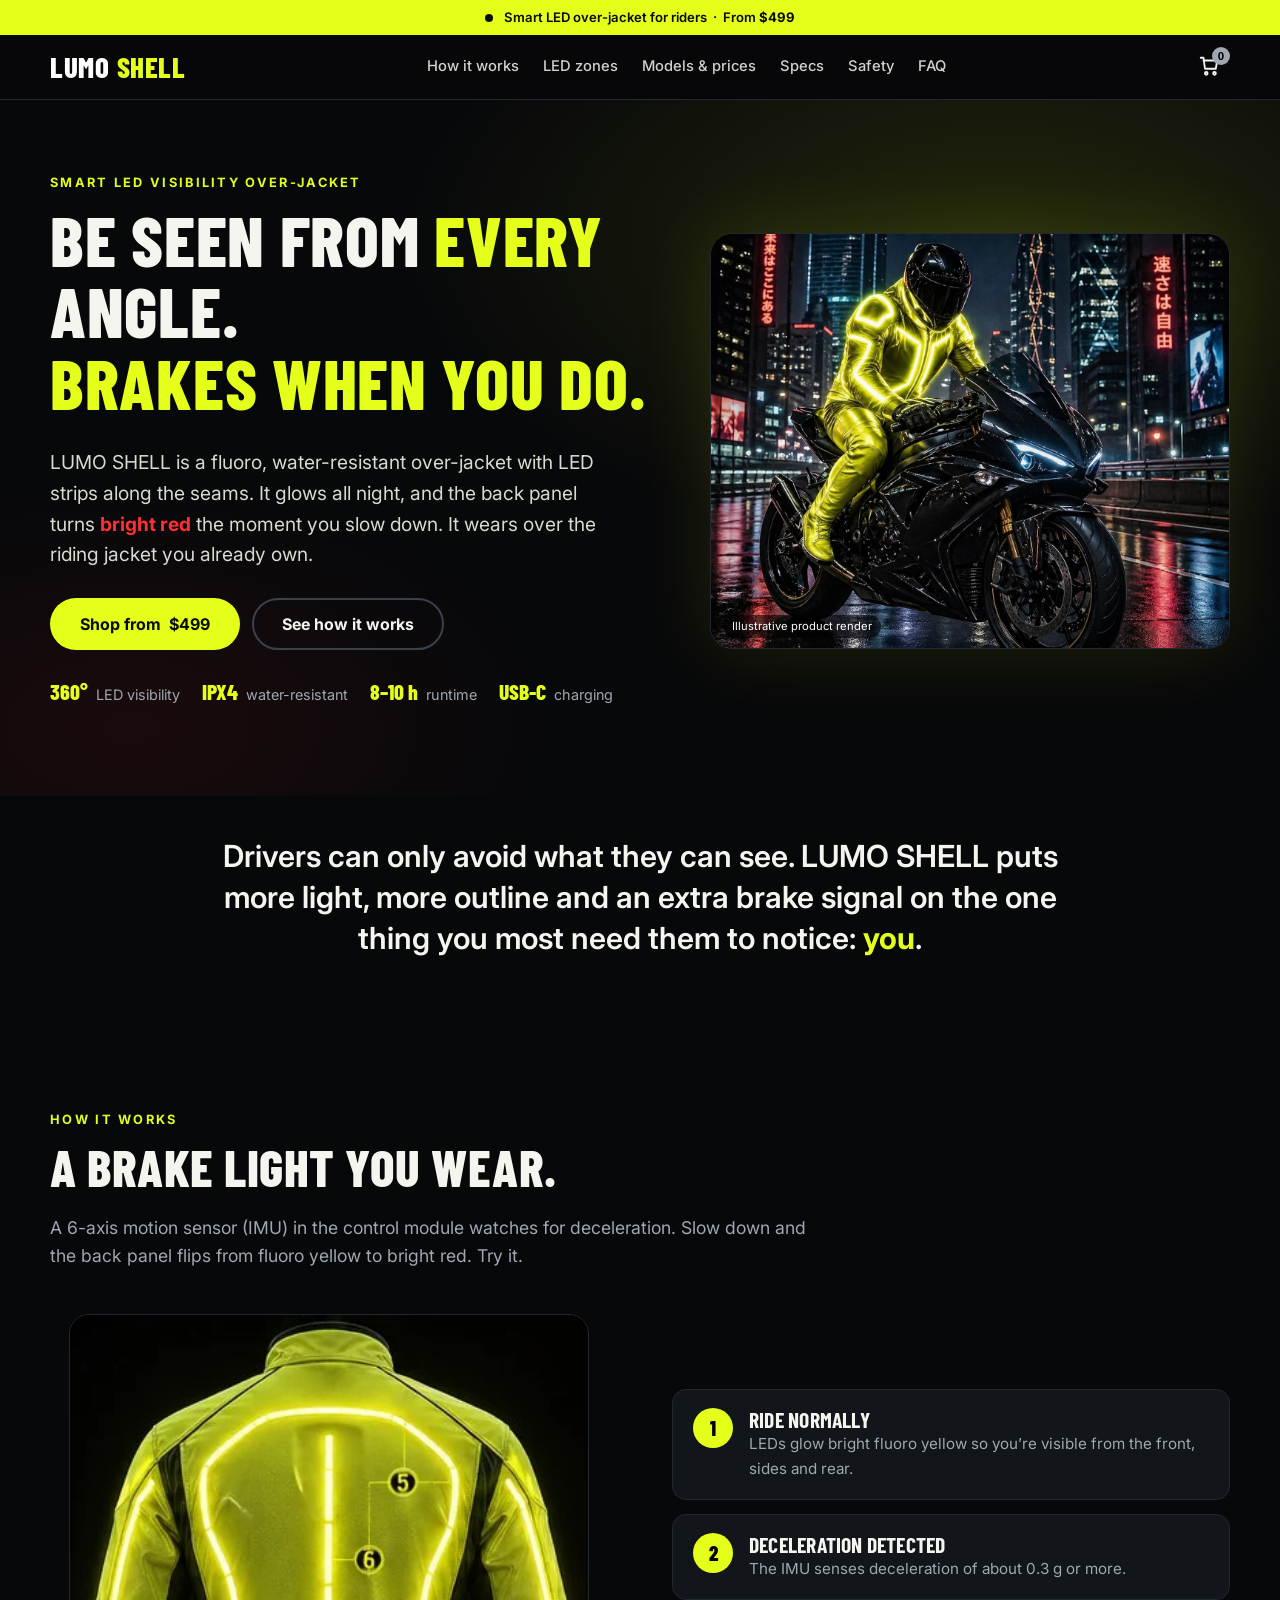
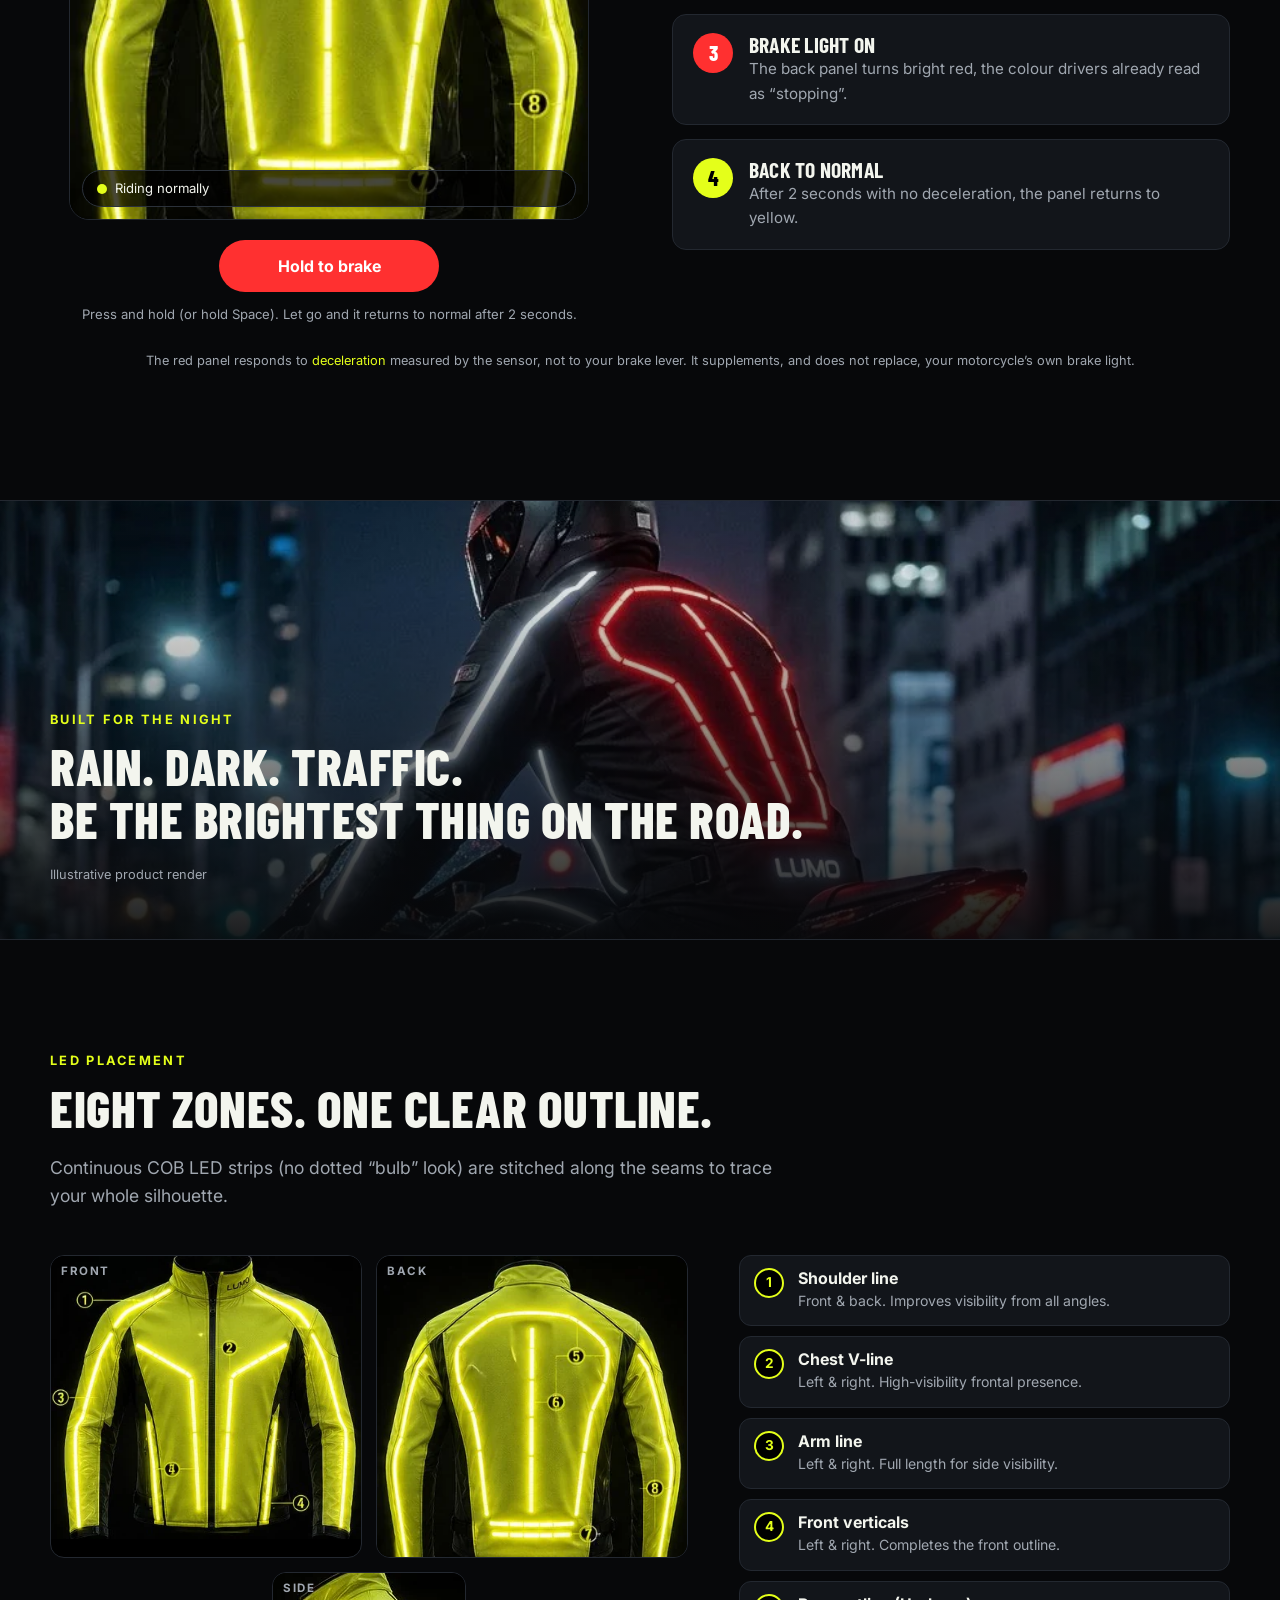
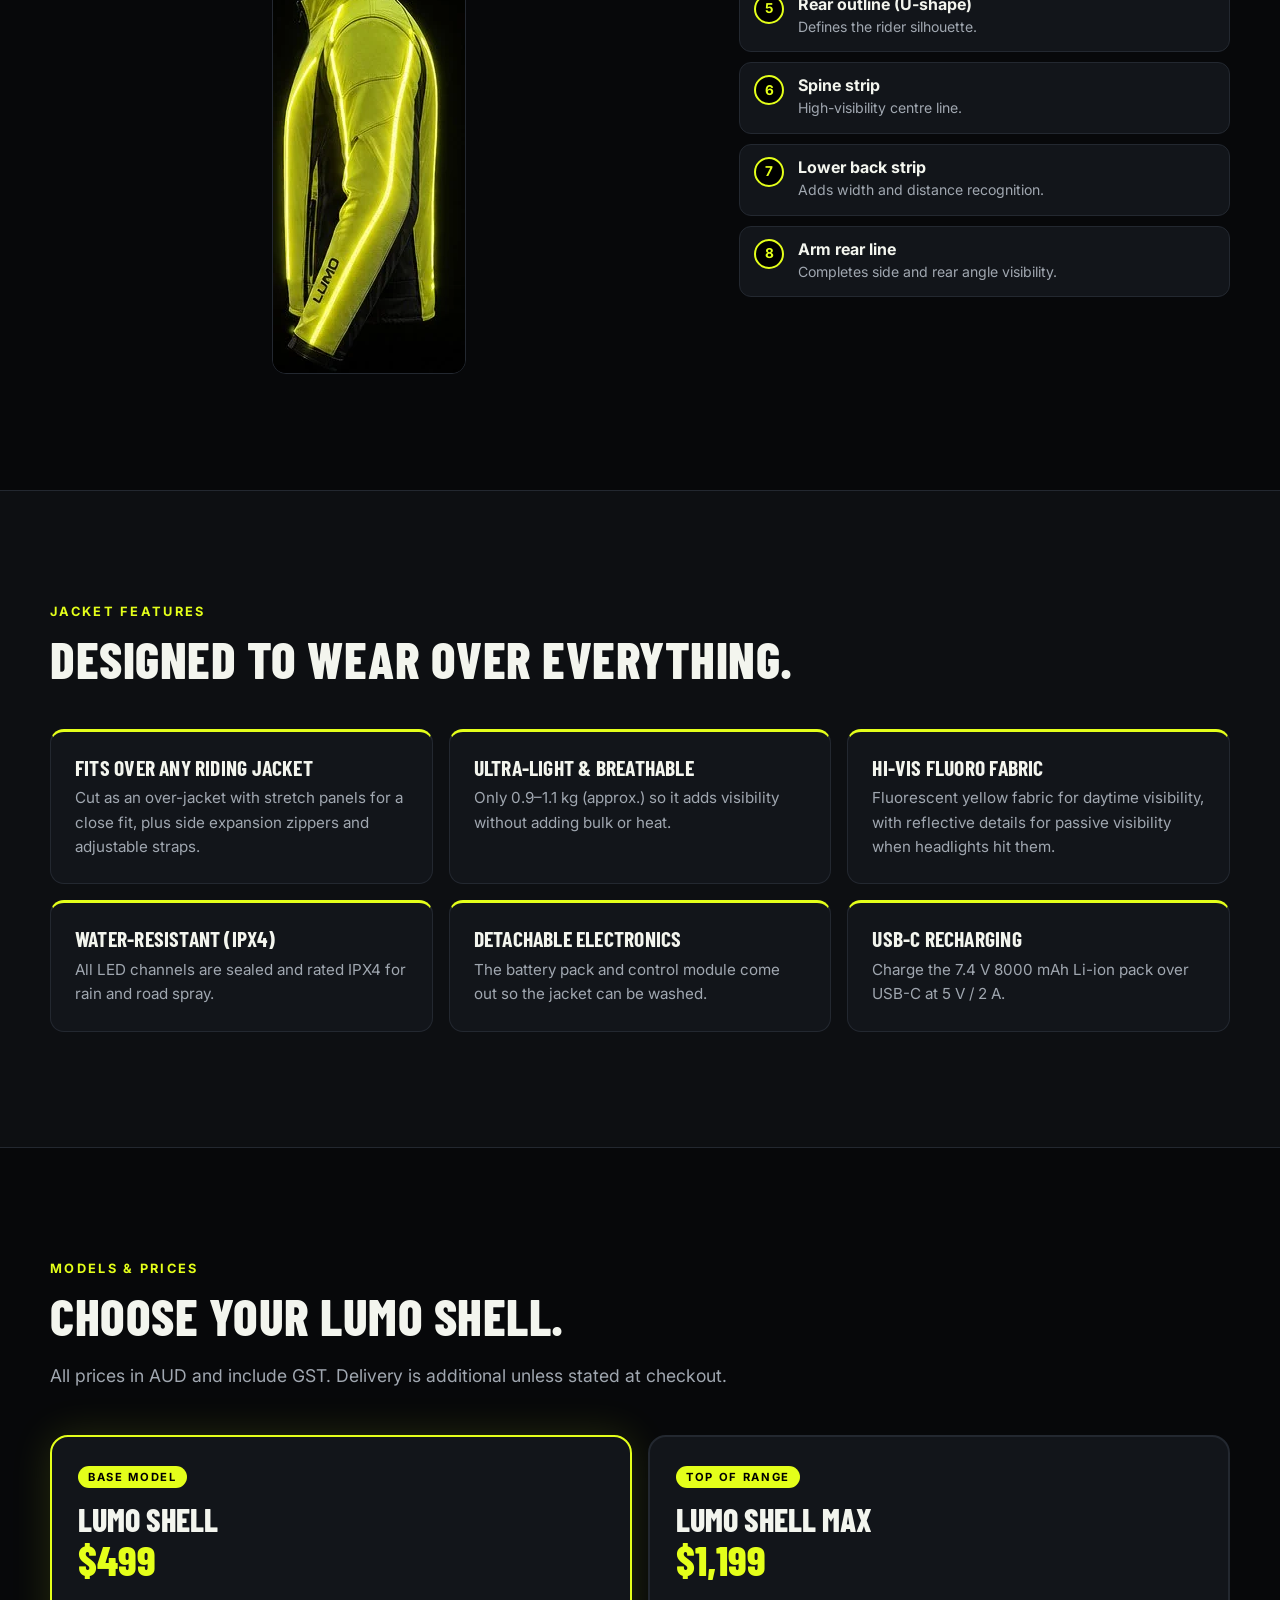
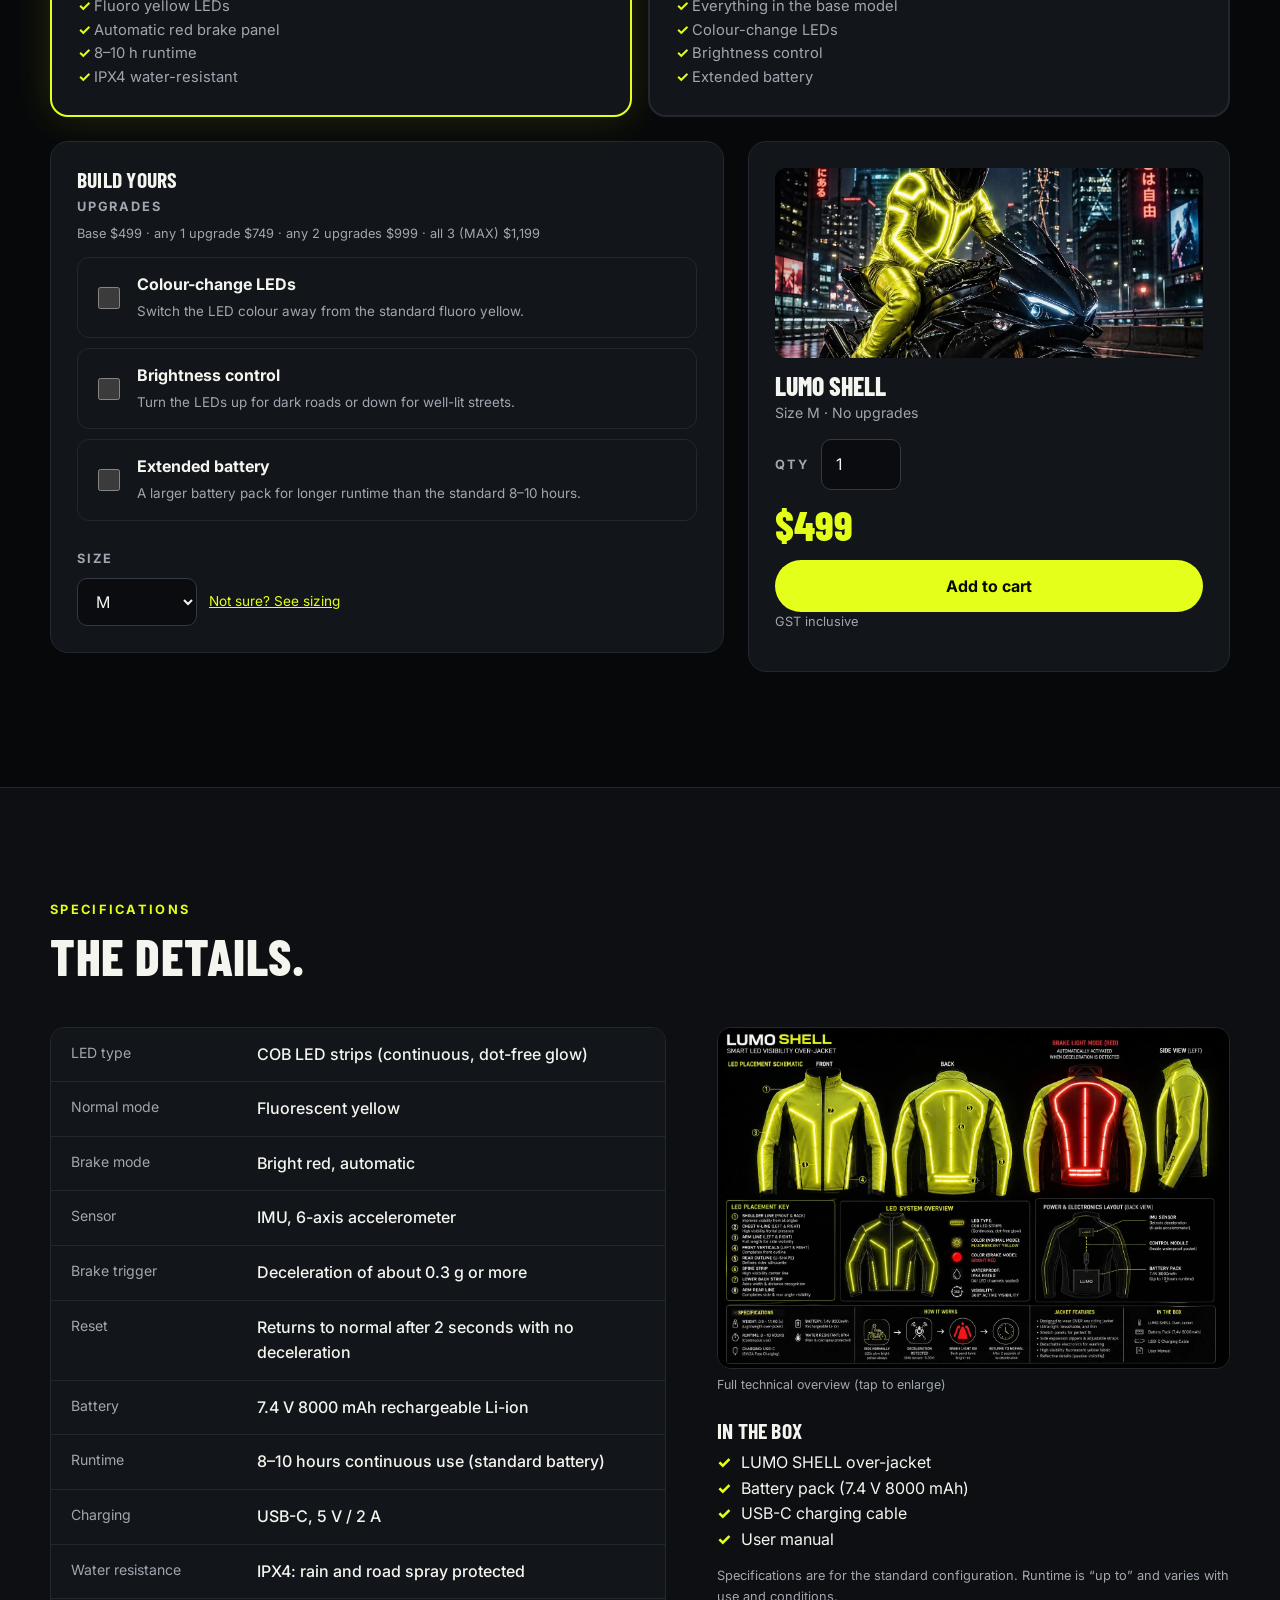
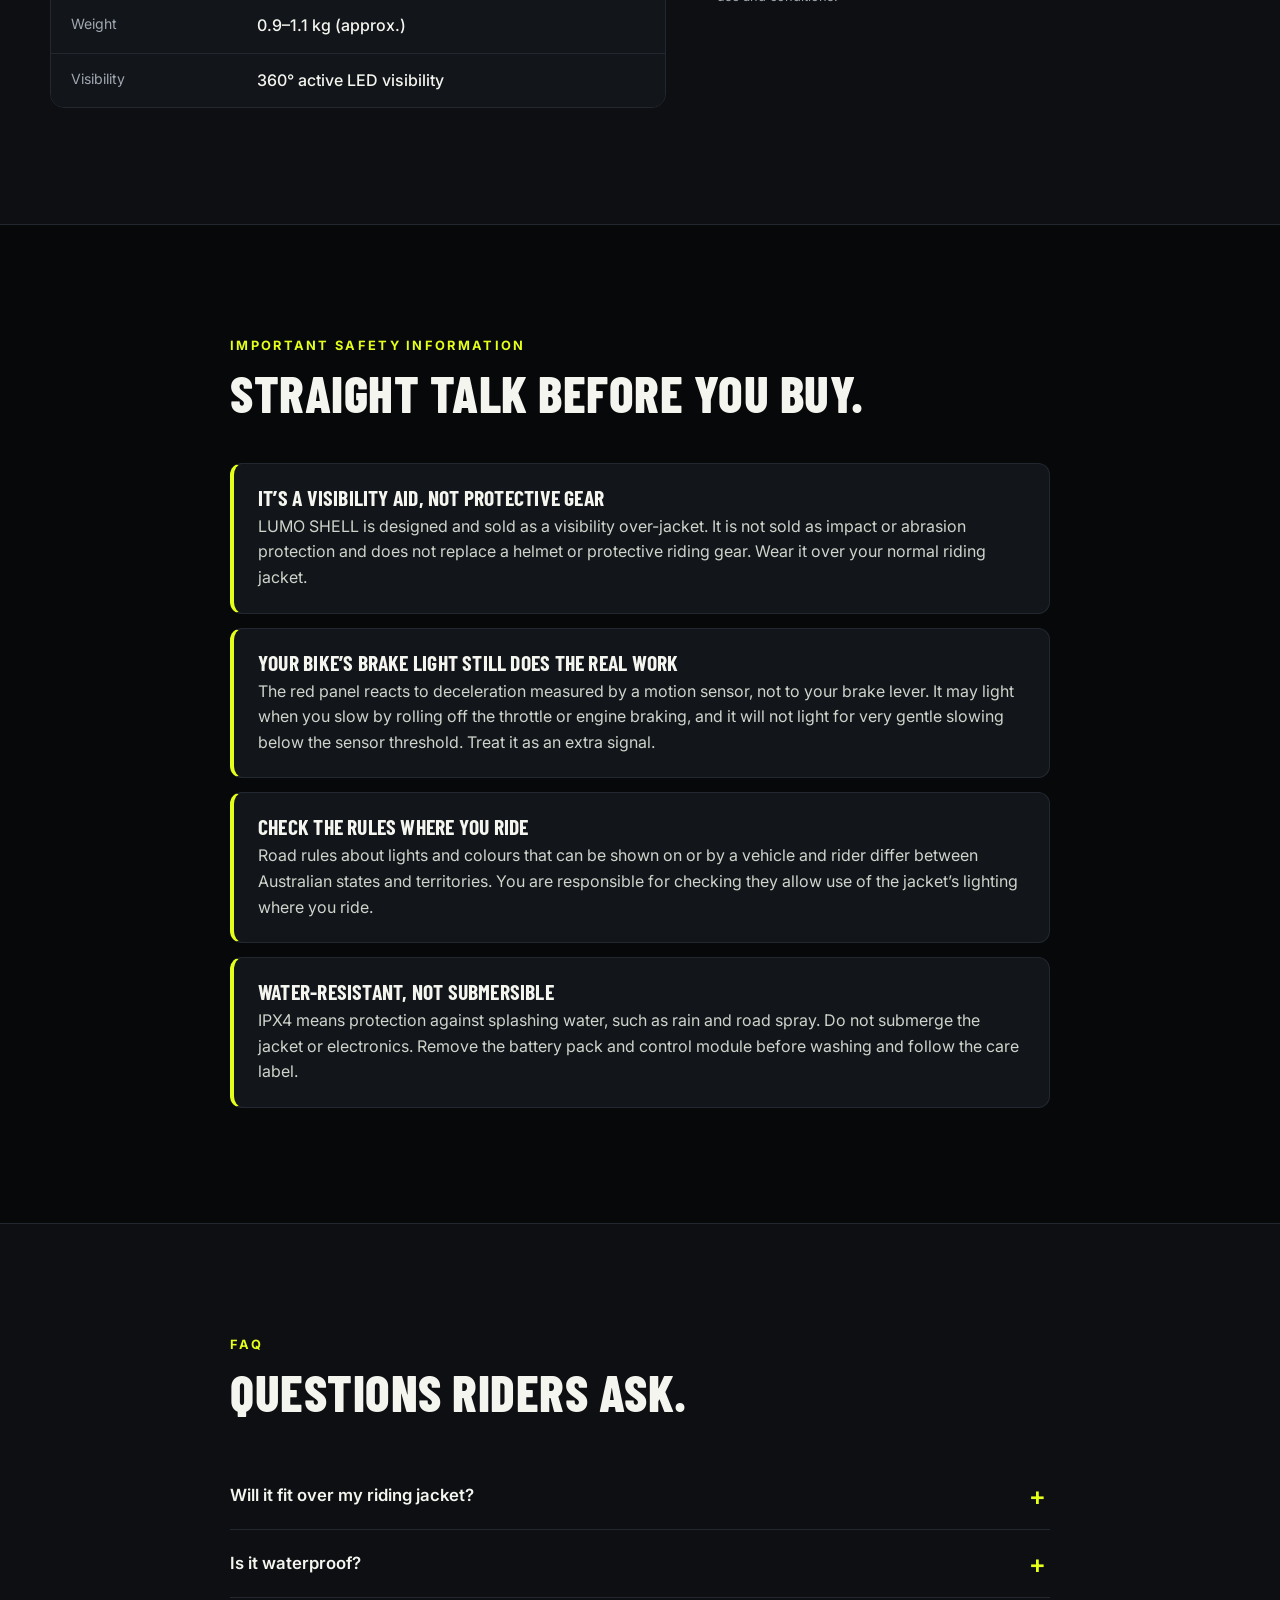
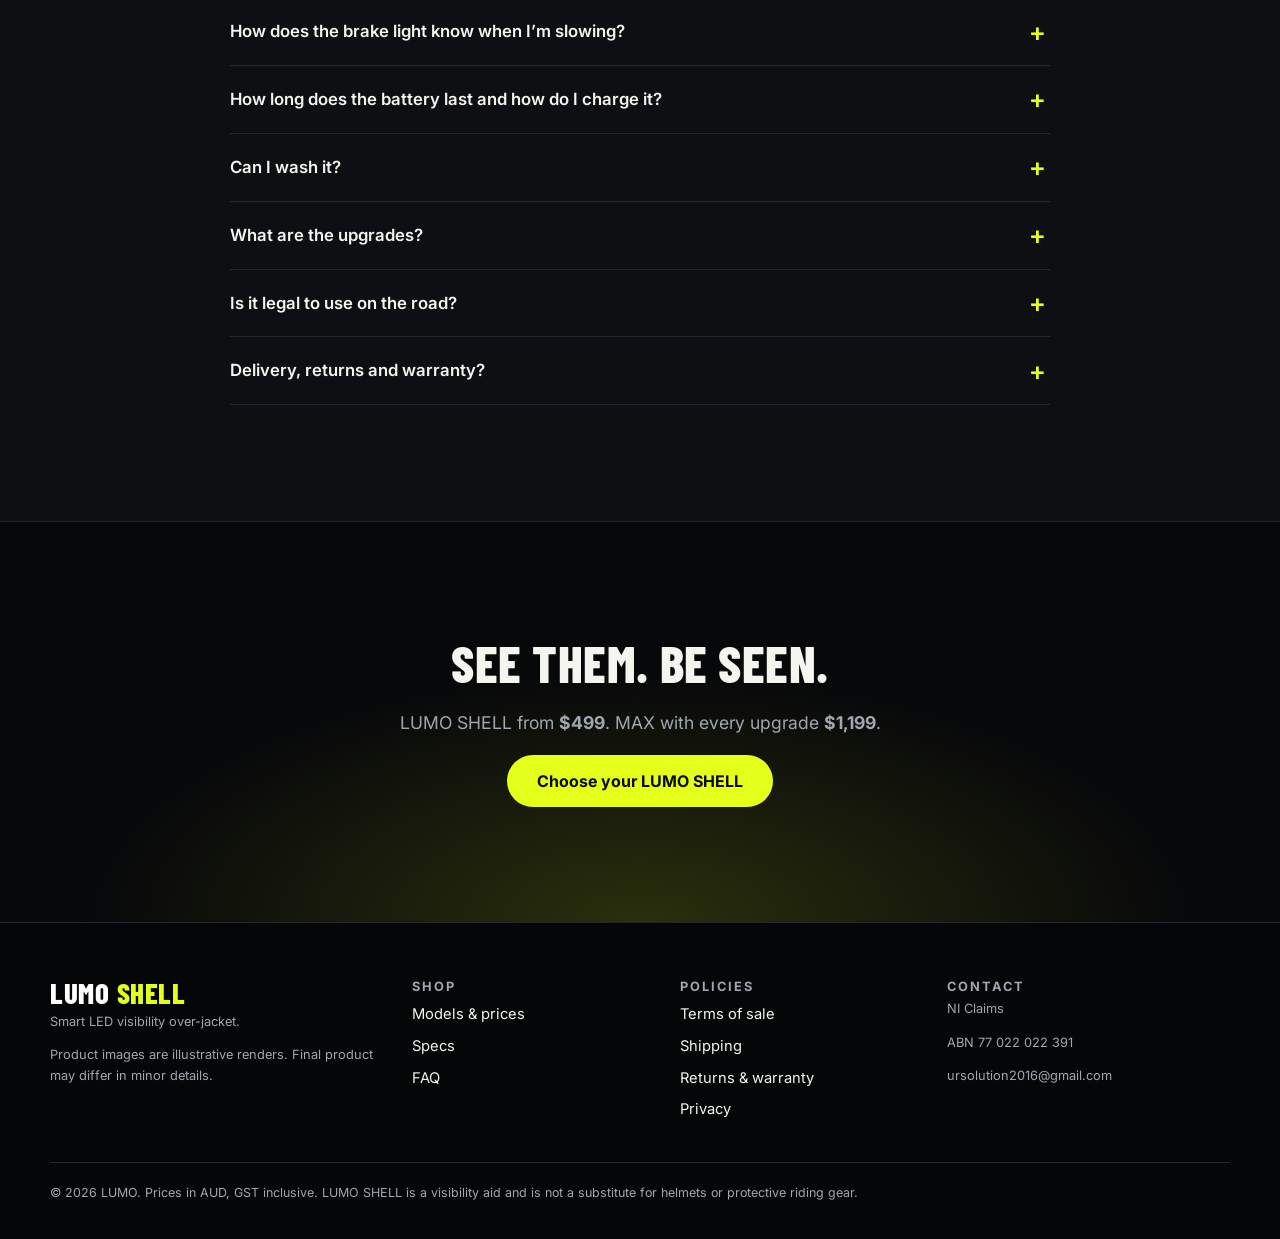
==== commit 3f8c871c: "Set tiered upgrade pricing, business name, warranty and returns Co-Authored-By: Claude Fable 5.2 <no" ====
--- a/index.html
+++ b/index.html
@@ -222,7 +222,7 @@
             <span class="preset-tag">Top of range</span>
             <strong>LUMO SHELL MAX</strong>
             <span class="preset-price" data-price="max"></span>
-            <ul><li>Everything in the base model</li><li>Colour-change LEDs</li><li>Adjustable brightness</li><li>Extended battery</li></ul>
+            <ul><li>Everything in the base model</li><li>Colour-change LEDs</li><li>Brightness control</li><li>Extended battery</li></ul>
           </button>
         </div>
 
@@ -231,6 +231,7 @@
             <h3>Build yours</h3>
             <fieldset class="upgrades">
               <legend>Upgrades</legend>
+              <p class="fineprint" id="ladder"></p>
               <div id="upgradeList"></div>
             </fieldset>
             <div class="field">
@@ -343,7 +344,7 @@
         <details><summary>Can I wash it?</summary>
           <p>Yes. The battery pack and control module detach. Remove them before washing and follow the care label.</p></details>
         <details><summary>What are the upgrades?</summary>
-          <p>Colour-change LEDs, adjustable brightness and an extended battery. Add any combination to the base model, or choose LUMO SHELL MAX, which includes all three.</p></details>
+          <p>Colour-change LEDs, brightness control and an extended battery. Add any one for $749, any two for $999, or choose LUMO SHELL MAX with all three for $1,199.</p></details>
         <details><summary>Is it legal to use on the road?</summary>
           <p>LUMO SHELL is worn clothing, but rules about lighting and colours differ between states and territories and we cannot give you legal advice. Please check the rules where you ride. See “Important safety information” above.</p></details>
         <details><summary>Delivery, returns and warranty?</summary>
